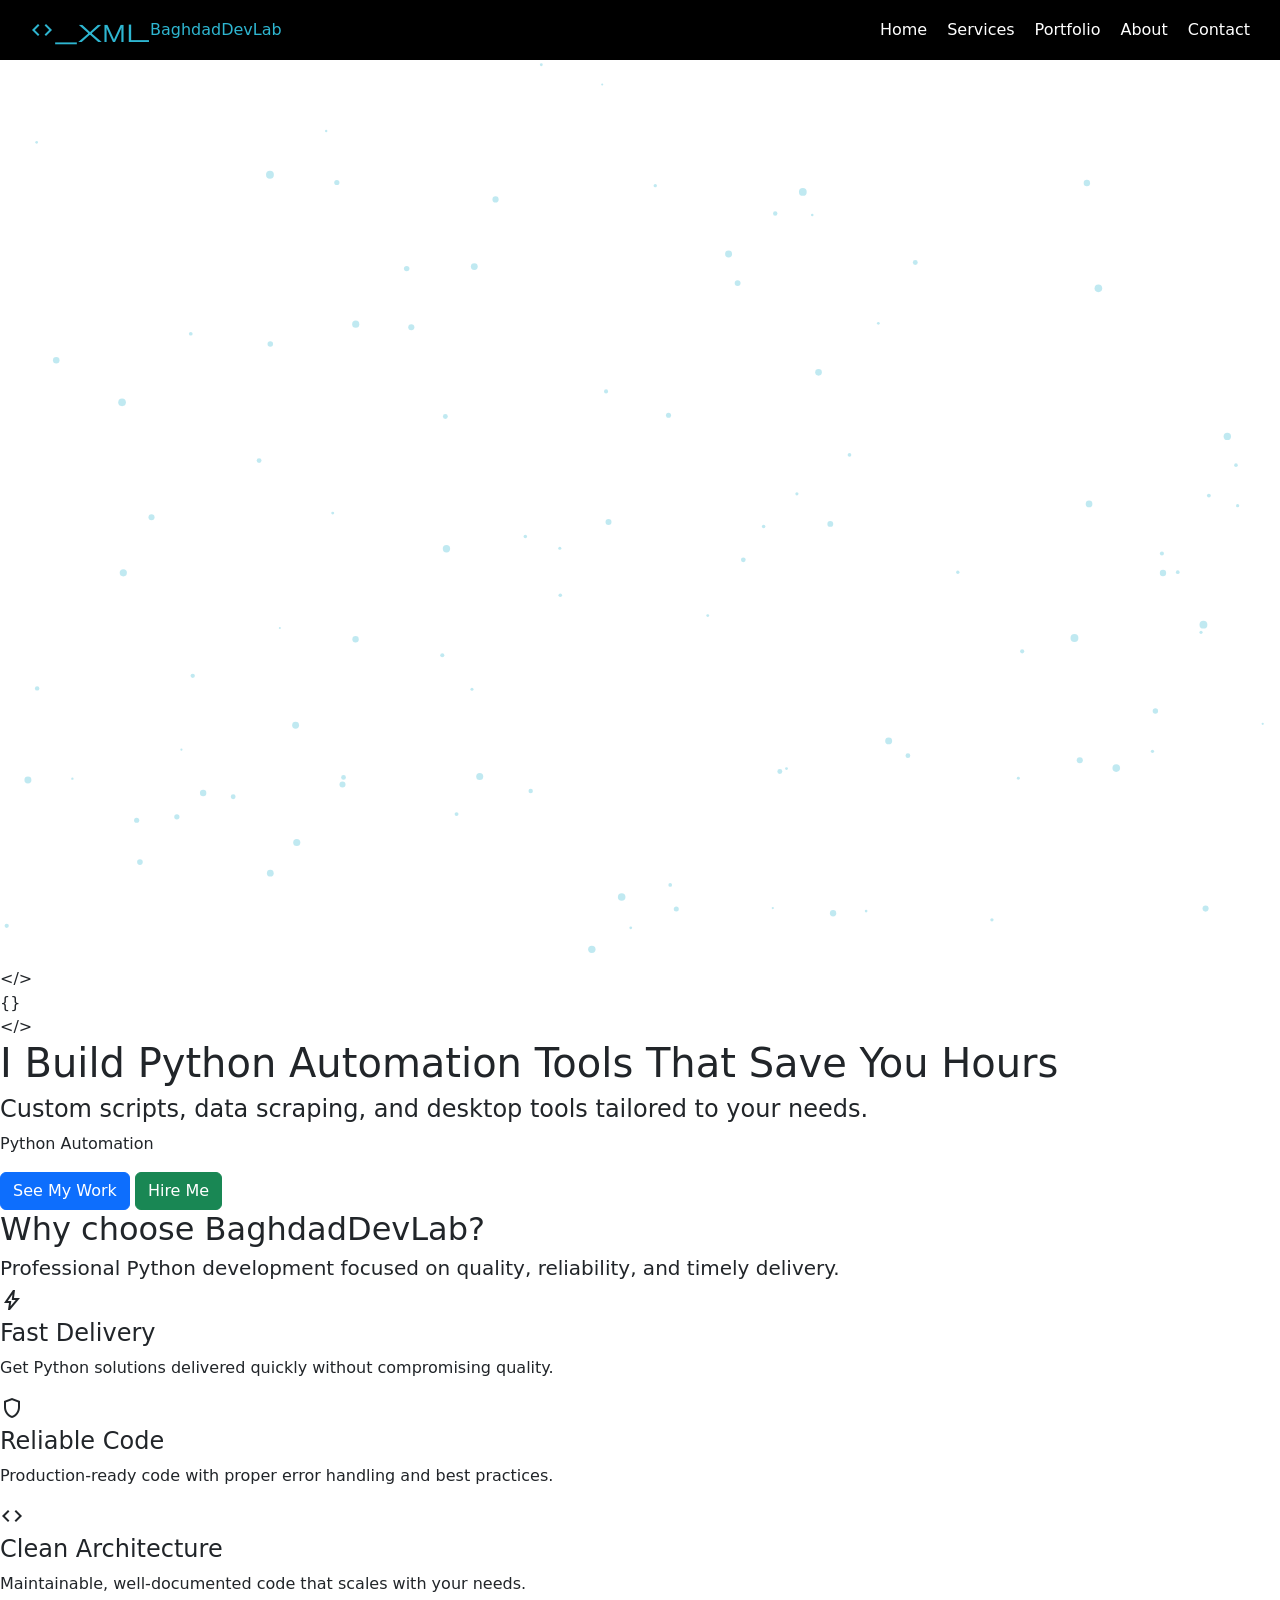
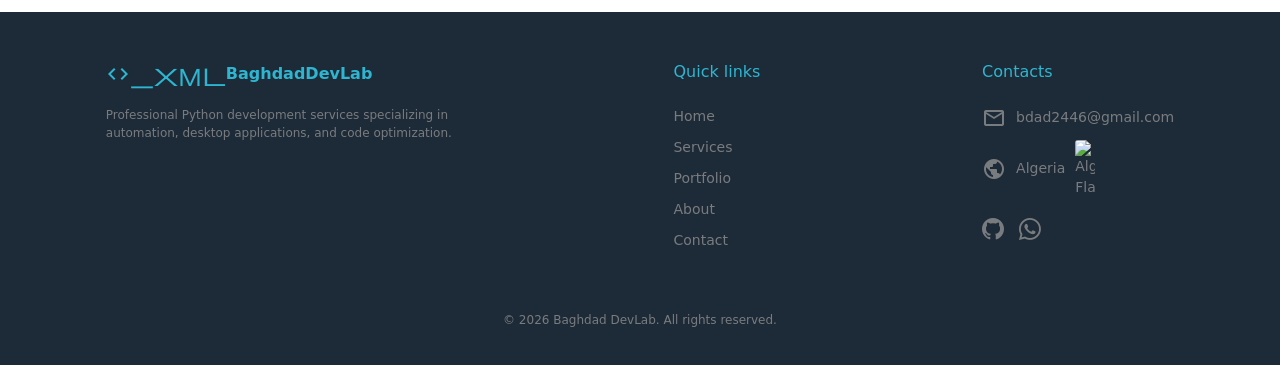
==== index.html @ 9942b9b2 "Add files via upload" ====
<!DOCTYPE html>
<html lang="en">

<head>
    <meta charset="UTF-8">
    <meta name="viewport" content="width=device-width, initial-scale=1.0">
    <title>BaghdadDevLab</title>

    <!-- Google Material Symbols -->
    <link href="https://fonts.googleapis.com/css2?family=Material+Symbols+Outlined" rel="stylesheet">

    <!-- Bootstrap Icons -->
    <link href="https://cdn.jsdelivr.net/npm/bootstrap-icons/font/bootstrap-icons.css" rel="stylesheet">

    <!-- Bootstrap CSS -->
    <link href="https://cdn.jsdelivr.net/npm/bootstrap@5.3.8/dist/css/bootstrap.min.css" rel="stylesheet">

    <!-- Internal CSS -->
    <link rel="stylesheet" href="css/index.css">

</head>

<body>

    <div id="header"></div>

    <!-- HERO SECTION -->
    <section id="hero" class="hero_section">
        <!-- Particle canvas -->
        <canvas id="particles"></canvas>

        <!-- Floating shapes -->
        <div class="shape shape1"></div>
        <div class="shape shape2"></div>
        <div class="shape shape3"></div>
        <div class="shape shape4"></div>
        <div class="shape shape5"></div>

        <!-- Coding symbols -->
        <div class="code-symbol">&lt;/&gt;</div>
        <div class="code-symbol">&#123;&#125;</div>
        <div class="code-symbol">&#60;&#47;&#62;</div>

        <!-- Hero content -->
        <h1>I Build Python Automation Tools That Save You Hours</h1>
        <h4>Custom scripts, data scraping, and desktop tools tailored to your needs.</h4>
        <p class="typing-text"></p>

        <div class="buttons_div">
            <button class="btn btn-primary" onclick="window.location.href='portfolio.html'">See My Work</button>
            <button class="btn btn-success" onclick="window.location.href='contacts.html'">Hire Me</button>
        </div>
    </section>

    <!-- WHY SECTION -->
    <section class="why_section">
        <h2>Why choose BaghdadDevLab?</h2>
        <h5>Professional Python development focused on quality, reliability, and timely delivery.</h5>
        <div class="cards_div">
            <div class="card_animate">
                <span class="material-symbols-outlined">bolt</span>
                <h4>Fast Delivery</h4>
                <p>Get Python solutions delivered quickly without compromising quality.</p>
            </div>
            <div class="card_animate">
                <span class="material-symbols-outlined">shield</span>
                <h4>Reliable Code</h4>
                <p>Production-ready code with proper error handling and best practices.</p>
            </div>
            <div class="card_animate">
                <span class="material-symbols-outlined">code</span>
                <h4>Clean Architecture</h4>
                <p>Maintainable, well-documented code that scales with your needs.</p>
            </div>
        </div>
    </section>

    <div id="footer"></div>

    <script>
        // Load header/footer
        fetch('header.html').then(r => r.text()).then(data => document.getElementById('header').innerHTML = data);
        fetch('footer.html').then(r => r.text()).then(data => document.getElementById('footer').innerHTML = data);

        // Typing effect
        const typingText = document.querySelector('.typing-text');
        const phrases = ["Python Automation", "Data Scraping", "Desktop Tools", "Custom Scripts"];
        let i = 0, j = 0, current = '', isDeleting = false;
        function type() {
            if (i >= phrases.length) i = 0;
            const full = phrases[i];
            if (!isDeleting) {
                current = full.slice(0, j + 1);
                j++;
                typingText.textContent = current;
                if (j === full.length) { isDeleting = true; setTimeout(type, 1500); return; }
            } else {
                current = full.slice(0, j - 1);
                j--;
                typingText.textContent = current;
                if (j === 0) { isDeleting = false; i++; }
            }
            setTimeout(type, isDeleting ? 80 : 150);
        }
        type();

        // Scroll reveal cards
        const cards = document.querySelectorAll('.card_animate');
        window.addEventListener('scroll', () => {
            cards.forEach(card => {
                const rect = card.getBoundingClientRect();
                if (rect.top < window.innerHeight - 100) card.classList.add('show');
            });
        });

        // Particle effect
        const canvas = document.getElementById('particles');
        const ctx = canvas.getContext('2d');
        let w = canvas.width = window.innerWidth;
        let h = canvas.height = window.innerHeight;
        let particlesArray = [];
        class Particle {
            constructor() {
                this.x = Math.random() * w;
                this.y = Math.random() * h;
                this.size = Math.random() * 3 + 1;
                this.speedX = Math.random() * 1 - 0.5;
                this.speedY = Math.random() * 1 - 0.5;
            }
            update() {
                this.x += this.speedX;
                this.y += this.speedY;
                if (this.x > w) this.x = 0;
                if (this.x < 0) this.x = w;
                if (this.y > h) this.y = 0;
                if (this.y < 0) this.y = h;
            }
            draw() {
                ctx.fillStyle = 'rgba(46,182,209,0.3)';
                ctx.beginPath();
                ctx.arc(this.x, this.y, this.size, 0, Math.PI * 2);
                ctx.fill();
            }
        }
        function initParticles() {
            particlesArray = [];
            for (let i = 0; i < 100; i++) particlesArray.push(new Particle());
        }
        function animateParticles() {
            ctx.clearRect(0, 0, w, h);
            particlesArray.forEach(p => { p.update(); p.draw(); });
            requestAnimationFrame(animateParticles);
        }
        initParticles(); animateParticles();
        window.addEventListener('resize', () => { w = canvas.width = window.innerWidth; h = canvas.height = window.innerHeight; initParticles(); });
    </script>

</body>

</html>
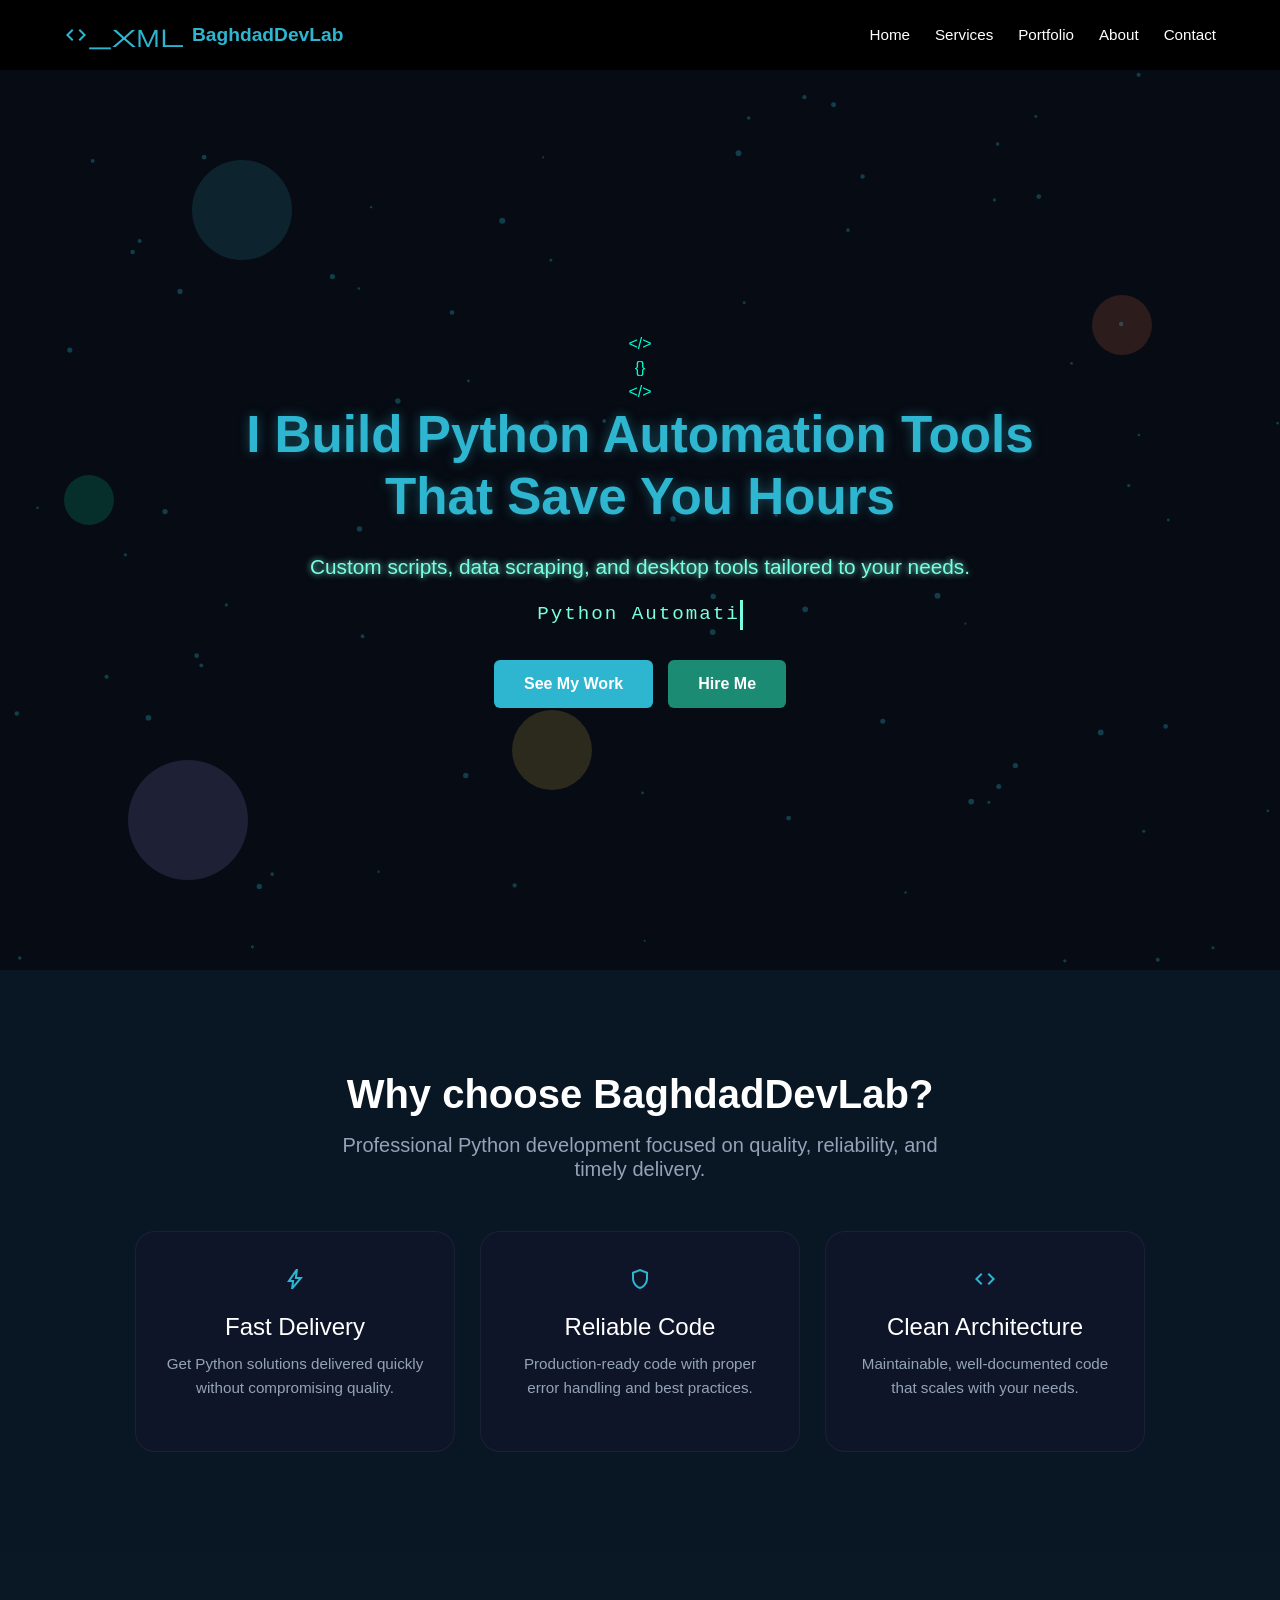
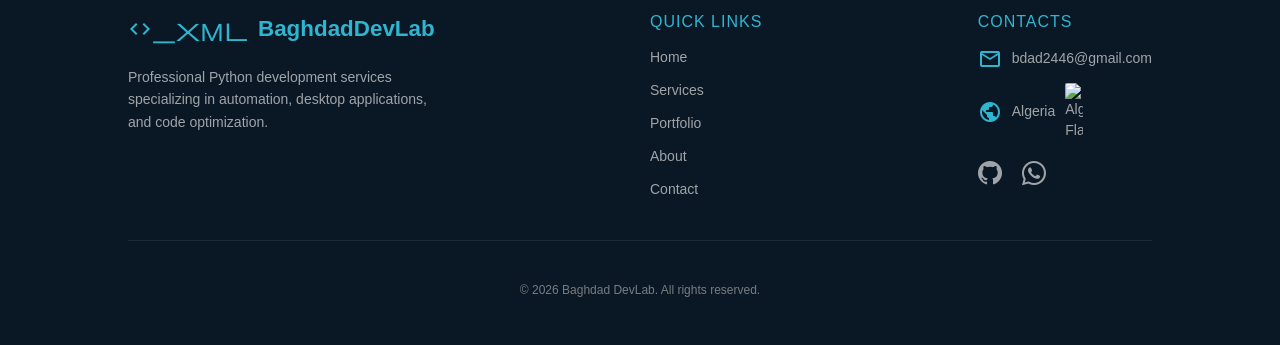
==== commit 0bacd7de: "Update index.html" ====
--- a/index.html
+++ b/index.html
@@ -1,47 +1,32 @@
 <!DOCTYPE html>
 <html lang="en">
-
 <head>
     <meta charset="UTF-8">
     <meta name="viewport" content="width=device-width, initial-scale=1.0">
-    <title>BaghdadDevLab</title>
+    <title>BaghdadDevLab | Python Automation</title>
 
-    <!-- Google Material Symbols -->
     <link href="https://fonts.googleapis.com/css2?family=Material+Symbols+Outlined" rel="stylesheet">
-
-    <!-- Bootstrap Icons -->
     <link href="https://cdn.jsdelivr.net/npm/bootstrap-icons/font/bootstrap-icons.css" rel="stylesheet">
-
-    <!-- Bootstrap CSS -->
-    <link href="https://cdn.jsdelivr.net/npm/bootstrap@5.3.8/dist/css/bootstrap.min.css" rel="stylesheet">
-
-    <!-- Internal CSS -->
+    <link href="https://cdn.jsdelivr.net/npm/bootstrap@5.3.0/dist/css/bootstrap.min.css" rel="stylesheet">
     <link rel="stylesheet" href="css/index.css">
-
 </head>
-
 <body>
 
     <div id="header"></div>
 
-    <!-- HERO SECTION -->
     <section id="hero" class="hero_section">
-        <!-- Particle canvas -->
         <canvas id="particles"></canvas>
 
-        <!-- Floating shapes -->
         <div class="shape shape1"></div>
         <div class="shape shape2"></div>
         <div class="shape shape3"></div>
         <div class="shape shape4"></div>
         <div class="shape shape5"></div>
 
-        <!-- Coding symbols -->
-        <div class="code-symbol">&lt;/&gt;</div>
-        <div class="code-symbol">&#123;&#125;</div>
-        <div class="code-symbol">&#60;&#47;&#62;</div>
+        <div class="code-symbol" style="top: 15%; left: 10%;">&lt;/&gt;</div>
+        <div class="code-symbol" style="top: 60%; left: 85%;">&#123;&#125;</div>
+        <div class="code-symbol" style="top: 80%; left: 50%;">&#60;&#47;&#62;</div>
 
-        <!-- Hero content -->
         <h1>I Build Python Automation Tools That Save You Hours</h1>
         <h4>Custom scripts, data scraping, and desktop tools tailored to your needs.</h4>
         <p class="typing-text"></p>
@@ -52,7 +37,6 @@
         </div>
     </section>
 
-    <!-- WHY SECTION -->
     <section class="why_section">
         <h2>Why choose BaghdadDevLab?</h2>
         <h5>Professional Python development focused on quality, reliability, and timely delivery.</h5>
@@ -79,8 +63,9 @@
 
     <script>
         // Load header/footer
-        fetch('header.html').then(r => r.text()).then(data => document.getElementById('header').innerHTML = data);
-        fetch('footer.html').then(r => r.text()).then(data => document.getElementById('footer').innerHTML = data);
+        // Note: These require a local server to work (Live Server in VS Code)
+        fetch('header.html').then(r => r.text()).then(data => document.getElementById('header').innerHTML = data).catch(err => console.log("Header not found"));
+        fetch('footer.html').then(r => r.text()).then(data => document.getElementById('footer').innerHTML = data).catch(err => console.log("Footer not found"));
 
         // Typing effect
         const typingText = document.querySelector('.typing-text');
@@ -106,12 +91,14 @@
 
         // Scroll reveal cards
         const cards = document.querySelectorAll('.card_animate');
-        window.addEventListener('scroll', () => {
+        const revealCards = () => {
             cards.forEach(card => {
                 const rect = card.getBoundingClientRect();
                 if (rect.top < window.innerHeight - 100) card.classList.add('show');
             });
-        });
+        };
+        window.addEventListener('scroll', revealCards);
+        window.addEventListener('load', revealCards);
 
         // Particle effect
         const canvas = document.getElementById('particles');
@@ -119,21 +106,20 @@
         let w = canvas.width = window.innerWidth;
         let h = canvas.height = window.innerHeight;
         let particlesArray = [];
+
         class Particle {
             constructor() {
                 this.x = Math.random() * w;
                 this.y = Math.random() * h;
-                this.size = Math.random() * 3 + 1;
+                this.size = Math.random() * 2 + 1;
                 this.speedX = Math.random() * 1 - 0.5;
                 this.speedY = Math.random() * 1 - 0.5;
             }
             update() {
                 this.x += this.speedX;
                 this.y += this.speedY;
-                if (this.x > w) this.x = 0;
-                if (this.x < 0) this.x = w;
-                if (this.y > h) this.y = 0;
-                if (this.y < 0) this.y = h;
+                if (this.x > w) this.x = 0; if (this.x < 0) this.x = w;
+                if (this.y > h) this.y = 0; if (this.y < 0) this.y = h;
             }
             draw() {
                 ctx.fillStyle = 'rgba(46,182,209,0.3)';
@@ -142,19 +128,24 @@
                 ctx.fill();
             }
         }
+
         function initParticles() {
             particlesArray = [];
-            for (let i = 0; i < 100; i++) particlesArray.push(new Particle());
+            for (let i = 0; i < 80; i++) particlesArray.push(new Particle());
         }
+
         function animateParticles() {
             ctx.clearRect(0, 0, w, h);
             particlesArray.forEach(p => { p.update(); p.draw(); });
             requestAnimationFrame(animateParticles);
         }
+
         initParticles(); animateParticles();
-        window.addEventListener('resize', () => { w = canvas.width = window.innerWidth; h = canvas.height = window.innerHeight; initParticles(); });
+        window.addEventListener('resize', () => { 
+            w = canvas.width = window.innerWidth; 
+            h = canvas.height = window.innerHeight; 
+            initParticles(); 
+        });
     </script>
-
 </body>
-
-</html>+</html>
--- a/css/index.css
+++ b/css/index.css
@@ -0,0 +1,209 @@
+/* RESET & BASE */
+* {
+    margin: 0;
+    padding: 0;
+    box-sizing: border-box;
+}
+
+body {
+    font-family: 'Arial', sans-serif;
+    background: #070b13;
+    overflow-x: hidden;
+}
+
+.material-symbols-outlined {
+    color: #2eb6d1;
+}
+
+/* HERO SECTION */
+.hero_section {
+    position: relative;
+    width: 100%;
+    min-height: 100vh;
+    display: flex;
+    flex-direction: column;
+    justify-content: center;
+    align-items: center;
+    color: #00ffd6;
+    overflow: hidden;
+    padding: 20px;
+    text-align: center;
+}
+
+canvas#particles {
+    position: absolute;
+    top: 0;
+    left: 0;
+    z-index: 0;
+    width: 100%;
+    height: 100%;
+    pointer-events: none; /* CRITICAL: Allows button clicks through the canvas */
+}
+
+/* HERO TEXT - Using clamp for fluid scaling */
+.hero_section h1 {
+    font-size: clamp(1.8rem, 8vw, 3.2rem);
+    font-weight: 900;
+    color: #2eb6d1;
+    z-index: 2;
+    text-shadow: 0 0 12px rgba(46, 182, 209, 0.4);
+    max-width: 900px;
+    line-height: 1.2;
+}
+
+.hero_section h4 {
+    color: #79ffe1;
+    margin: 20px 0;
+    z-index: 2;
+    text-shadow: 0 0 6px #79ffe1;
+    font-size: clamp(1rem, 4vw, 1.3rem);
+    max-width: 700px;
+}
+
+.typing-text {
+    font-size: 1.2rem;
+    color: #79ffe1;
+    margin-bottom: 30px;
+    min-height: 30px;
+    border-right: 3px solid #79ffe1;
+    letter-spacing: 2px;
+    z-index: 2;
+    font-family: 'Courier New', Courier, monospace;
+}
+
+.buttons_div {
+    display: flex;
+    gap: 15px;
+    z-index: 2;
+}
+
+.btn-primary {
+    background: #2eb6d1 !important;
+    border: none !important;
+    padding: 12px 30px;
+    font-weight: bold;
+    color: #fff !important;
+    transition: 0.3s;
+}
+
+.btn-success {
+    background: #1b8b73 !important;
+    border: none !important;
+    padding: 12px 30px;
+    font-weight: bold;
+    color: #fff !important;
+    transition: 0.3s;
+}
+
+.btn-primary:hover, .btn-success:hover {
+    transform: scale(1.05);
+    filter: brightness(1.1);
+}
+
+/* FLOATING SHAPES */
+.shape {
+    position: absolute;
+    border-radius: 50%;
+    opacity: 0.15;
+    animation: float 12s infinite ease-in-out;
+    z-index: 1;
+}
+
+.shape1 { width: 100px; height: 100px; background: #2eb6d1; top: 10%; left: 15%; }
+.shape2 { width: 60px; height: 60px; background: #ff7f50; top: 25%; right: 10%; }
+.shape3 { width: 80px; height: 80px; background: #ffdd59; bottom: 20%; left: 40%; }
+.shape4 { width: 120px; height: 120px; background: #a29bfe; bottom: 10%; left: 10%; }
+.shape5 { width: 50px; height: 50px; background: #00ffb3; top: 45%; left: 5%; }
+
+@keyframes float {
+    0%, 100% { transform: translateY(0) rotate(0deg); }
+    50% { transform: translateY(-30px) rotate(180deg); }
+}
+
+/* WHY SECTION */
+.why_section {
+    padding: 100px 20px;
+    background: #091725;
+    display: flex;
+    flex-direction: column;
+    align-items: center;
+}
+
+.why_section h2 {
+    font-size: clamp(1.8rem, 5vw, 2.5rem);
+    font-weight: 800;
+    color: white;
+    text-align: center;
+    margin-bottom: 15px;
+}
+
+.why_section h5 {
+    color: #94a3b8;
+    text-align: center;
+    margin-bottom: 50px;
+    max-width: 650px;
+}
+
+.cards_div {
+    display: flex;
+    gap: 25px;
+    flex-wrap: wrap; /* Allows cards to drop on mobile */
+    justify-content: center;
+    width: 100%;
+}
+
+.card_animate {
+    background: #0f1529;
+    padding: 35px 25px;
+    border-radius: 20px;
+    text-align: center;
+    width: 100%;
+    max-width: 320px;
+    transition: all 0.6s cubic-bezier(0.175, 0.885, 0.32, 1.275);
+    opacity: 0;
+    transform: translateY(50px);
+    border: 1px solid rgba(255, 255, 255, 0.05);
+}
+
+.card_animate.show {
+    opacity: 1;
+    transform: translateY(0);
+}
+
+.card_animate:hover {
+    transform: translateY(-12px);
+    background: #141d36;
+    border-color: #2eb6d1;
+}
+
+.card_animate h4 {
+    color: white;
+    margin: 15px 0 10px;
+}
+
+.card_animate p {
+    color: #94a3b8;
+    font-size: 0.95rem;
+    line-height: 1.6;
+}
+
+/* RESPONSIVE FIXES */
+@media (max-width: 768px) {
+    .buttons_div {
+        flex-direction: column;
+        width: 100%;
+        max-width: 280px;
+    }
+    
+    .btn-primary, .btn-success {
+        width: 100%;
+    }
+
+    .shape {
+        opacity: 0.1; /* Fade background shapes more on small screens */
+    }
+
+    .why_section {
+        padding: 60px 15px;
+    }
+}
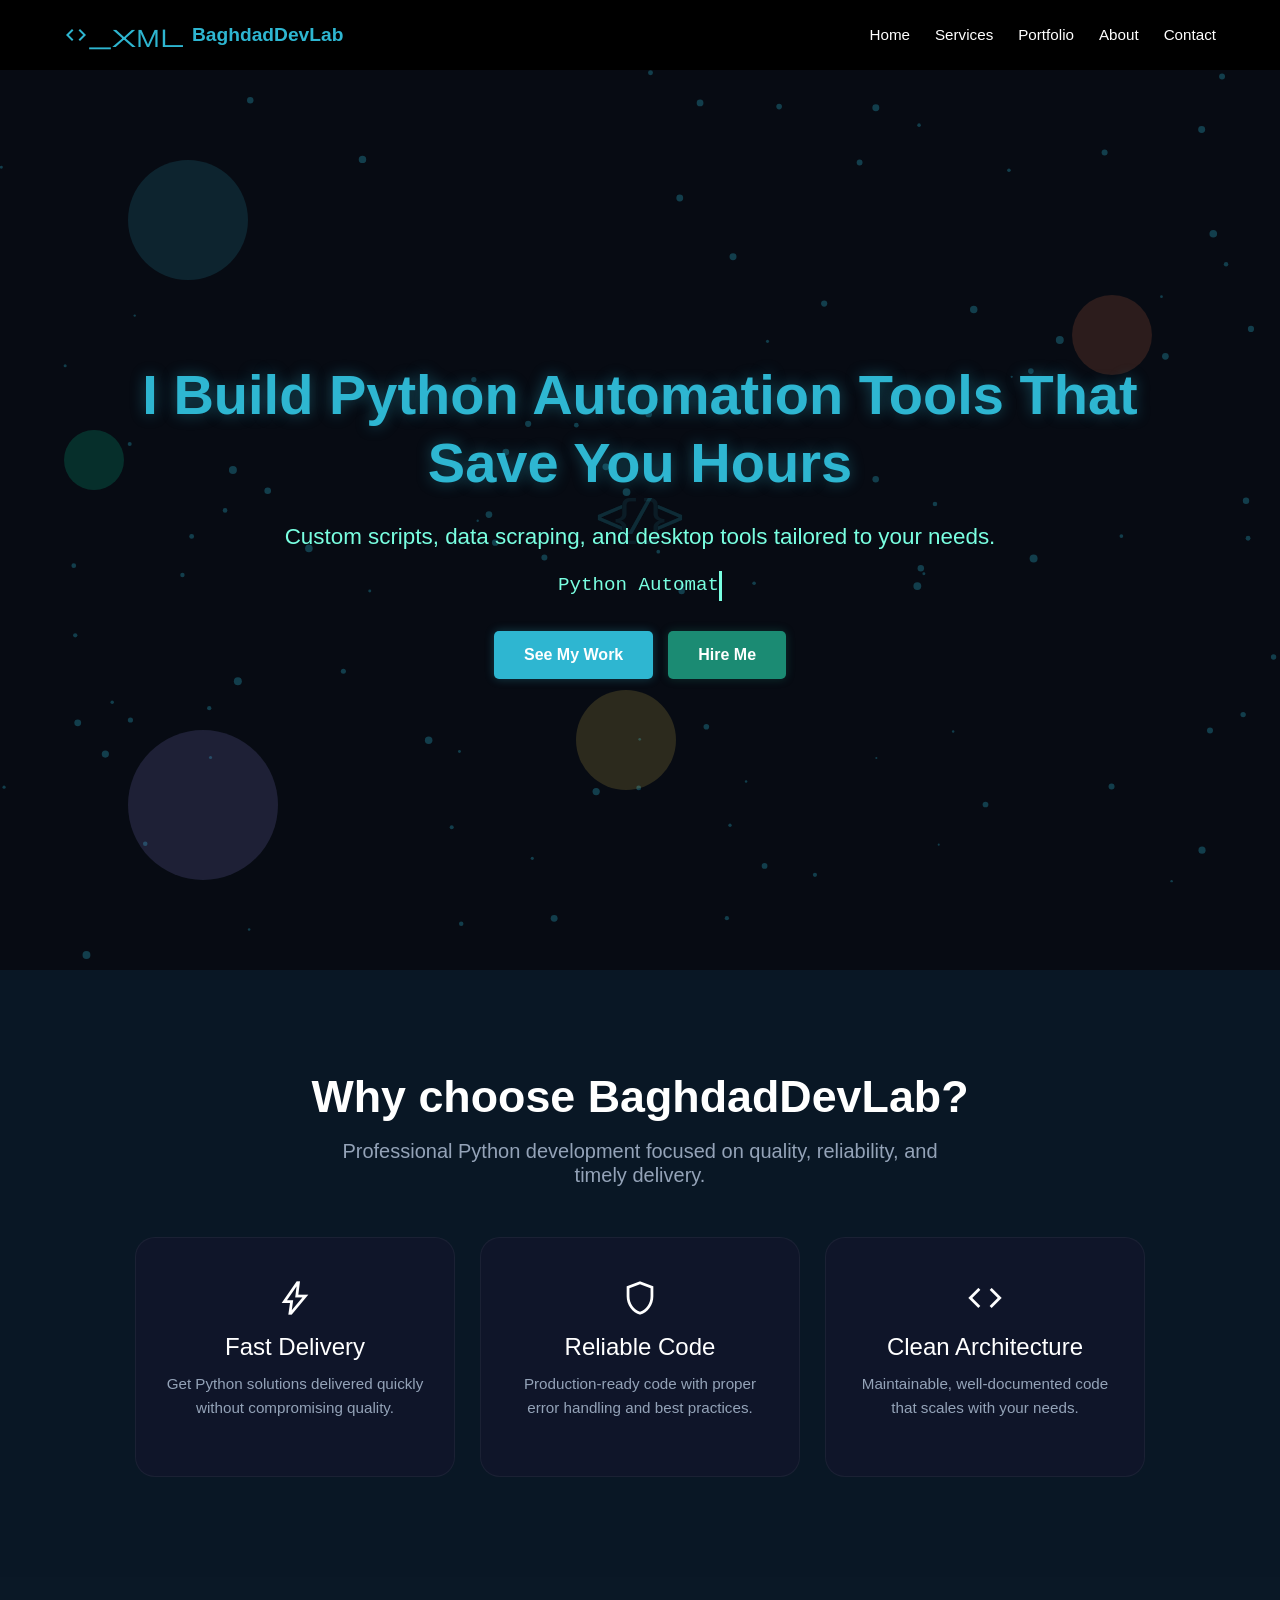
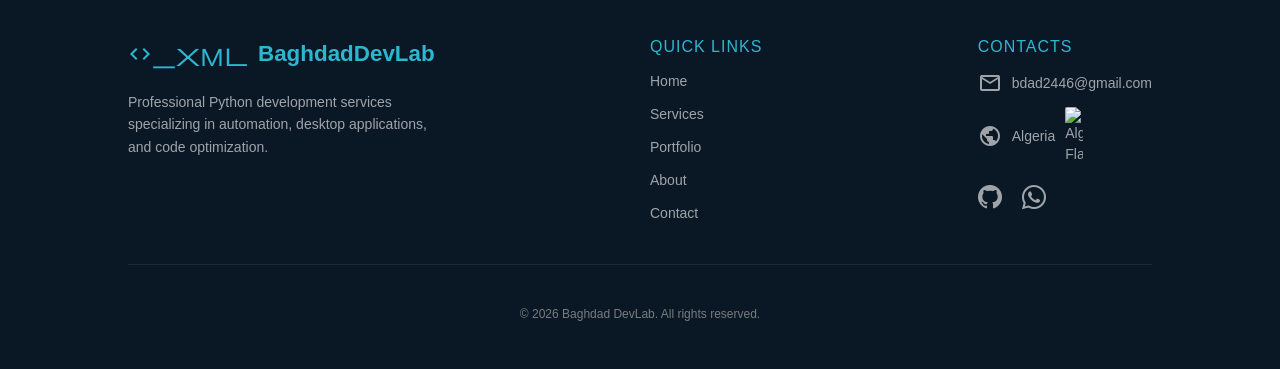
==== commit e51b9766: "Update index.html" ====
--- a/index.html
+++ b/index.html
@@ -1,32 +1,47 @@
 <!DOCTYPE html>
 <html lang="en">
+
 <head>
     <meta charset="UTF-8">
     <meta name="viewport" content="width=device-width, initial-scale=1.0">
-    <title>BaghdadDevLab | Python Automation</title>
+    <title>BaghdadDevLab</title>
 
+    <!-- Google Material Symbols -->
     <link href="https://fonts.googleapis.com/css2?family=Material+Symbols+Outlined" rel="stylesheet">
+
+    <!-- Bootstrap Icons -->
     <link href="https://cdn.jsdelivr.net/npm/bootstrap-icons/font/bootstrap-icons.css" rel="stylesheet">
-    <link href="https://cdn.jsdelivr.net/npm/bootstrap@5.3.0/dist/css/bootstrap.min.css" rel="stylesheet">
+
+    <!-- Bootstrap CSS -->
+    <link href="https://cdn.jsdelivr.net/npm/bootstrap@5.3.8/dist/css/bootstrap.min.css" rel="stylesheet">
+
+    <!-- Internal CSS -->
     <link rel="stylesheet" href="css/index.css">
+
 </head>
+
 <body>
 
     <div id="header"></div>
 
+    <!-- HERO SECTION -->
     <section id="hero" class="hero_section">
+        <!-- Particle canvas -->
         <canvas id="particles"></canvas>
 
+        <!-- Floating shapes -->
         <div class="shape shape1"></div>
         <div class="shape shape2"></div>
         <div class="shape shape3"></div>
         <div class="shape shape4"></div>
         <div class="shape shape5"></div>
 
-        <div class="code-symbol" style="top: 15%; left: 10%;">&lt;/&gt;</div>
-        <div class="code-symbol" style="top: 60%; left: 85%;">&#123;&#125;</div>
-        <div class="code-symbol" style="top: 80%; left: 50%;">&#60;&#47;&#62;</div>
+        <!-- Coding symbols -->
+        <div class="code-symbol">&lt;/&gt;</div>
+        <div class="code-symbol">&#123;&#125;</div>
+        <div class="code-symbol">&#60;&#47;&#62;</div>
 
+        <!-- Hero content -->
         <h1>I Build Python Automation Tools That Save You Hours</h1>
         <h4>Custom scripts, data scraping, and desktop tools tailored to your needs.</h4>
         <p class="typing-text"></p>
@@ -37,6 +52,7 @@
         </div>
     </section>
 
+    <!-- WHY SECTION -->
     <section class="why_section">
         <h2>Why choose BaghdadDevLab?</h2>
         <h5>Professional Python development focused on quality, reliability, and timely delivery.</h5>
@@ -63,9 +79,8 @@
 
     <script>
         // Load header/footer
-        // Note: These require a local server to work (Live Server in VS Code)
-        fetch('header.html').then(r => r.text()).then(data => document.getElementById('header').innerHTML = data).catch(err => console.log("Header not found"));
-        fetch('footer.html').then(r => r.text()).then(data => document.getElementById('footer').innerHTML = data).catch(err => console.log("Footer not found"));
+        fetch('header.html').then(r => r.text()).then(data => document.getElementById('header').innerHTML = data);
+        fetch('footer.html').then(r => r.text()).then(data => document.getElementById('footer').innerHTML = data);
 
         // Typing effect
         const typingText = document.querySelector('.typing-text');
@@ -91,14 +106,12 @@
 
         // Scroll reveal cards
         const cards = document.querySelectorAll('.card_animate');
-        const revealCards = () => {
+        window.addEventListener('scroll', () => {
             cards.forEach(card => {
                 const rect = card.getBoundingClientRect();
                 if (rect.top < window.innerHeight - 100) card.classList.add('show');
             });
-        };
-        window.addEventListener('scroll', revealCards);
-        window.addEventListener('load', revealCards);
+        });
 
         // Particle effect
         const canvas = document.getElementById('particles');
@@ -106,20 +119,21 @@
         let w = canvas.width = window.innerWidth;
         let h = canvas.height = window.innerHeight;
         let particlesArray = [];
-
         class Particle {
             constructor() {
                 this.x = Math.random() * w;
                 this.y = Math.random() * h;
-                this.size = Math.random() * 2 + 1;
+                this.size = Math.random() * 3 + 1;
                 this.speedX = Math.random() * 1 - 0.5;
                 this.speedY = Math.random() * 1 - 0.5;
             }
             update() {
                 this.x += this.speedX;
                 this.y += this.speedY;
-                if (this.x > w) this.x = 0; if (this.x < 0) this.x = w;
-                if (this.y > h) this.y = 0; if (this.y < 0) this.y = h;
+                if (this.x > w) this.x = 0;
+                if (this.x < 0) this.x = w;
+                if (this.y > h) this.y = 0;
+                if (this.y < 0) this.y = h;
             }
             draw() {
                 ctx.fillStyle = 'rgba(46,182,209,0.3)';
@@ -128,24 +142,19 @@
                 ctx.fill();
             }
         }
-
         function initParticles() {
             particlesArray = [];
-            for (let i = 0; i < 80; i++) particlesArray.push(new Particle());
+            for (let i = 0; i < 100; i++) particlesArray.push(new Particle());
         }
-
         function animateParticles() {
             ctx.clearRect(0, 0, w, h);
             particlesArray.forEach(p => { p.update(); p.draw(); });
             requestAnimationFrame(animateParticles);
         }
+        initParticles(); animateParticles();
+        window.addEventListener('resize', () => { w = canvas.width = window.innerWidth; h = canvas.height = window.innerHeight; initParticles(); });
+    </script>
 
-        initParticles(); animateParticles();
-        window.addEventListener('resize', () => { 
-            w = canvas.width = window.innerWidth; 
-            h = canvas.height = window.innerHeight; 
-            initParticles(); 
-        });
-    </script>
 </body>
+
 </html>
--- a/css/index.css
+++ b/css/index.css
@@ -1,4 +1,4 @@
-/* RESET & BASE */
+/* RESET */
 * {
     margin: 0;
     padding: 0;
@@ -9,10 +9,7 @@
     font-family: 'Arial', sans-serif;
     background: #070b13;
     overflow-x: hidden;
-}
-
-.material-symbols-outlined {
-    color: #2eb6d1;
+    color: #fff;
 }
 
 /* HERO SECTION */
@@ -24,7 +21,6 @@
     flex-direction: column;
     justify-content: center;
     align-items: center;
-    color: #00ffd6;
     overflow: hidden;
     padding: 20px;
     text-align: center;
@@ -35,89 +31,96 @@
     top: 0;
     left: 0;
     z-index: 0;
-    width: 100%;
-    height: 100%;
-    pointer-events: none; /* CRITICAL: Allows button clicks through the canvas */
+    pointer-events: none;
 }
 
-/* HERO TEXT - Using clamp for fluid scaling */
+/* HERO TEXT & CONTENT */
 .hero_section h1 {
-    font-size: clamp(1.8rem, 8vw, 3.2rem);
+    font-size: clamp(2rem, 8vw, 3.5rem);
     font-weight: 900;
     color: #2eb6d1;
-    z-index: 2;
-    text-shadow: 0 0 12px rgba(46, 182, 209, 0.4);
-    max-width: 900px;
-    line-height: 1.2;
+    z-index: 5;
+    text-shadow: 0 0 15px rgba(46, 182, 209, 0.4);
+    max-width: 1000px;
 }
 
 .hero_section h4 {
     color: #79ffe1;
     margin: 20px 0;
-    z-index: 2;
-    text-shadow: 0 0 6px #79ffe1;
-    font-size: clamp(1rem, 4vw, 1.3rem);
-    max-width: 700px;
+    z-index: 5;
+    font-size: clamp(1rem, 4vw, 1.4rem);
+    max-width: 800px;
 }
 
 .typing-text {
     font-size: 1.2rem;
     color: #79ffe1;
     margin-bottom: 30px;
-    min-height: 30px;
+    height: 30px;
     border-right: 3px solid #79ffe1;
-    letter-spacing: 2px;
-    z-index: 2;
-    font-family: 'Courier New', Courier, monospace;
+    z-index: 5;
+    font-family: 'Courier New', monospace;
 }
 
 .buttons_div {
     display: flex;
     gap: 15px;
-    z-index: 2;
+    z-index: 10;
 }
 
-.btn-primary {
-    background: #2eb6d1 !important;
-    border: none !important;
+.btn-primary, .btn-success {
     padding: 12px 30px;
     font-weight: bold;
-    color: #fff !important;
-    transition: 0.3s;
+    border: none;
+    border-radius: 5px;
+    transition: 0.3s ease;
+    color: white !important;
 }
 
-.btn-success {
-    background: #1b8b73 !important;
-    border: none !important;
-    padding: 12px 30px;
-    font-weight: bold;
-    color: #fff !important;
-    transition: 0.3s;
+.btn-primary { background: #2eb6d1; box-shadow: 0 0 10px rgba(46, 182, 209, 0.3); }
+.btn-success { background: #1b8b73; box-shadow: 0 0 10px rgba(27, 139, 115, 0.3); }
+
+.btn-primary:hover, .btn-success:hover {
+    transform: scale(1.05) translateY(-3px);
+    filter: brightness(1.2);
 }
 
-.btn-primary:hover, .btn-success:hover {
-    transform: scale(1.05);
-    filter: brightness(1.1);
-}
-
-/* FLOATING SHAPES */
+/* FLOATING SHAPES (Restored & Responsive) */
 .shape {
     position: absolute;
     border-radius: 50%;
     opacity: 0.15;
     animation: float 12s infinite ease-in-out;
     z-index: 1;
+    pointer-events: none;
 }
 
-.shape1 { width: 100px; height: 100px; background: #2eb6d1; top: 10%; left: 15%; }
-.shape2 { width: 60px; height: 60px; background: #ff7f50; top: 25%; right: 10%; }
-.shape3 { width: 80px; height: 80px; background: #ffdd59; bottom: 20%; left: 40%; }
-.shape4 { width: 120px; height: 120px; background: #a29bfe; bottom: 10%; left: 10%; }
-.shape5 { width: 50px; height: 50px; background: #00ffb3; top: 45%; left: 5%; }
+.shape1 { width: clamp(80px, 15vw, 120px); height: clamp(80px, 15vw, 120px); background: #2eb6d1; top: 10%; left: 10%; }
+.shape2 { width: 80px; height: 80px; background: #ff7f50; top: 25%; right: 10%; }
+.shape3 { width: 100px; height: 100px; background: #ffdd59; bottom: 20%; left: 45%; }
+.shape4 { width: 150px; height: 150px; background: #a29bfe; bottom: 10%; left: 10%; }
+.shape5 { width: 60px; height: 60px; background: #00ffb3; top: 40%; left: 5%; }
 
 @keyframes float {
     0%, 100% { transform: translateY(0) rotate(0deg); }
     50% { transform: translateY(-30px) rotate(180deg); }
+}
+
+/* CODING SYMBOLS (Restored) */
+.code-symbol {
+    position: absolute;
+    font-size: clamp(30px, 6vw, 50px);
+    color: rgba(46, 182, 209, 0.1);
+    animation: moveSymbol 15s linear infinite;
+    z-index: 1;
+    pointer-events: none;
+    font-family: 'Courier New', monospace;
+}
+
+@keyframes moveSymbol {
+    0% { transform: translate(0, 0) rotate(0deg); opacity: 0.1; }
+    50% { transform: translate(100px, -100px) rotate(180deg); opacity: 0.3; }
+    100% { transform: translate(0, 0) rotate(360deg); opacity: 0.1; }
 }
 
 /* WHY SECTION */
@@ -130,31 +133,30 @@
 }
 
 .why_section h2 {
-    font-size: clamp(1.8rem, 5vw, 2.5rem);
+    font-size: clamp(1.8rem, 5vw, 2.8rem);
     font-weight: 800;
-    color: white;
+    margin-bottom: 15px;
     text-align: center;
-    margin-bottom: 15px;
 }
 
 .why_section h5 {
     color: #94a3b8;
+    margin-bottom: 50px;
     text-align: center;
-    margin-bottom: 50px;
     max-width: 650px;
 }
 
 .cards_div {
     display: flex;
     gap: 25px;
-    flex-wrap: wrap; /* Allows cards to drop on mobile */
+    flex-wrap: wrap;
     justify-content: center;
     width: 100%;
 }
 
 .card_animate {
     background: #0f1529;
-    padding: 35px 25px;
+    padding: 40px 25px;
     border-radius: 20px;
     text-align: center;
     width: 100%;
@@ -171,39 +173,27 @@
 }
 
 .card_animate:hover {
-    transform: translateY(-12px);
+    transform: translateY(-10px);
     background: #141d36;
     border-color: #2eb6d1;
+    box-shadow: 0 10px 30px rgba(46, 182, 209, 0.1);
 }
 
-.card_animate h4 {
-    color: white;
-    margin: 15px 0 10px;
+.card_animate .material-symbols-outlined {
+    font-size: 40px;
+    margin-bottom: 15px;
 }
 
-.card_animate p {
-    color: #94a3b8;
-    font-size: 0.95rem;
-    line-height: 1.6;
-}
+.card_animate h4 { margin-bottom: 10px; }
+.card_animate p { color: #94a3b8; font-size: 0.95rem; line-height: 1.6; }
 
-/* RESPONSIVE FIXES */
+/* MEDIA QUERIES */
 @media (max-width: 768px) {
     .buttons_div {
         flex-direction: column;
         width: 100%;
-        max-width: 280px;
+        max-width: 300px;
     }
-    
-    .btn-primary, .btn-success {
-        width: 100%;
-    }
-
-    .shape {
-        opacity: 0.1; /* Fade background shapes more on small screens */
-    }
-
-    .why_section {
-        padding: 60px 15px;
-    }
+    .btn-primary, .btn-success { width: 100%; }
+    .shape { opacity: 0.1; } /* Subtler background on mobile */
 }
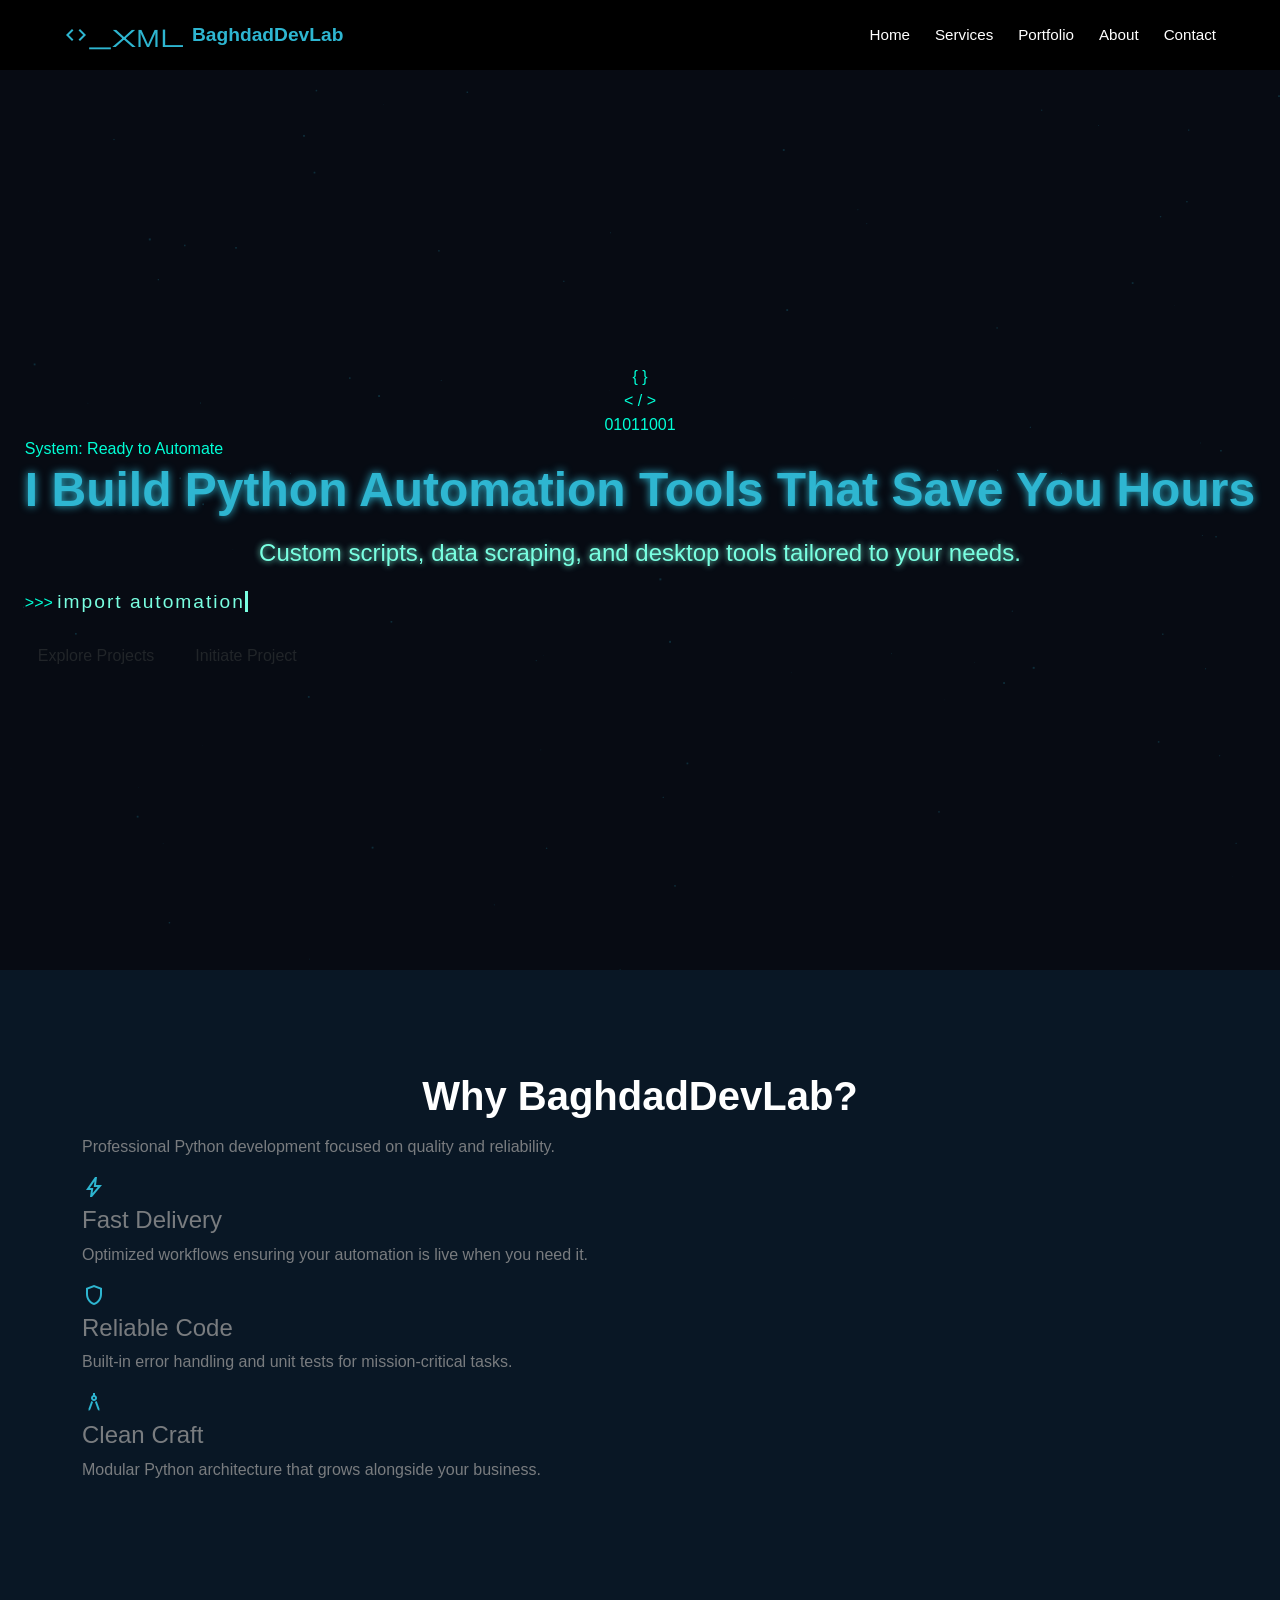
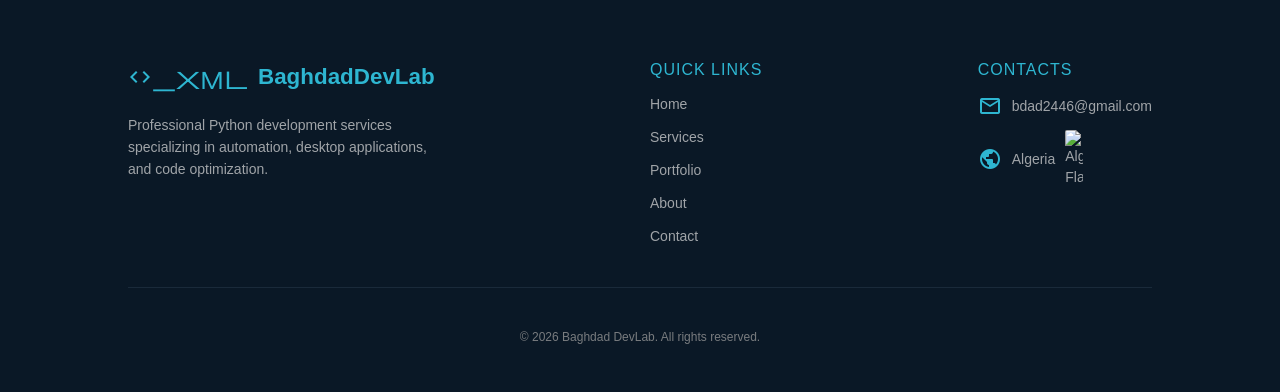
==== commit 147ffb98: "Update index.html" ====
--- a/index.html
+++ b/index.html
@@ -1,76 +1,69 @@
 <!DOCTYPE html>
 <html lang="en">
-
 <head>
     <meta charset="UTF-8">
     <meta name="viewport" content="width=device-width, initial-scale=1.0">
-    <title>BaghdadDevLab</title>
+    <title>BaghdadDevLab | Python Craftsmanship</title>
 
-    <!-- Google Material Symbols -->
+    <link href="https://fonts.googleapis.com/css2?family=Fira+Code:wght@300;500&family=Inter:wght@400;900&display=swap" rel="stylesheet">
     <link href="https://fonts.googleapis.com/css2?family=Material+Symbols+Outlined" rel="stylesheet">
-
-    <!-- Bootstrap Icons -->
-    <link href="https://cdn.jsdelivr.net/npm/bootstrap-icons/font/bootstrap-icons.css" rel="stylesheet">
-
-    <!-- Bootstrap CSS -->
-    <link href="https://cdn.jsdelivr.net/npm/bootstrap@5.3.8/dist/css/bootstrap.min.css" rel="stylesheet">
-
-    <!-- Internal CSS -->
+    <link href="https://cdn.jsdelivr.net/npm/bootstrap@5.3.0/dist/css/bootstrap.min.css" rel="stylesheet">
     <link rel="stylesheet" href="css/index.css">
-
 </head>
-
 <body>
 
     <div id="header"></div>
 
-    <!-- HERO SECTION -->
     <section id="hero" class="hero_section">
-        <!-- Particle canvas -->
         <canvas id="particles"></canvas>
+        <div class="grid-overlay"></div>
 
-        <!-- Floating shapes -->
-        <div class="shape shape1"></div>
-        <div class="shape shape2"></div>
-        <div class="shape shape3"></div>
-        <div class="shape shape4"></div>
-        <div class="shape shape5"></div>
+        <div class="dev-shape wireframe-bracket">{ }</div>
+        <div class="dev-shape wireframe-tag">&lt; / &gt;</div>
+        <div class="dev-shape binary-stream">01011001</div>
+        <div class="dev-shape terminal-window">
+            <div class="t-bar"><span></span><span></span><span></span></div>
+        </div>
 
-        <!-- Coding symbols -->
-        <div class="code-symbol">&lt;/&gt;</div>
-        <div class="code-symbol">&#123;&#125;</div>
-        <div class="code-symbol">&#60;&#47;&#62;</div>
+        <div class="hero_content">
+            <div class="status-badge"><span></span> System: Ready to Automate</div>
+            <h1>I Build Python Automation Tools That <span class="glitch-text">Save You Hours</span></h1>
+            <h4>Custom scripts, data scraping, and desktop tools tailored to your needs.</h4>
+            
+            <div class="typing-container">
+                <span class="prompt">>>></span> <span class="typing-text"></span>
+            </div>
 
-        <!-- Hero content -->
-        <h1>I Build Python Automation Tools That Save You Hours</h1>
-        <h4>Custom scripts, data scraping, and desktop tools tailored to your needs.</h4>
-        <p class="typing-text"></p>
-
-        <div class="buttons_div">
-            <button class="btn btn-primary" onclick="window.location.href='portfolio.html'">See My Work</button>
-            <button class="btn btn-success" onclick="window.location.href='contacts.html'">Hire Me</button>
+            <div class="buttons_div">
+                <button class="btn btn-dev-primary" onclick="window.location.href='portfolio.html'">Explore Projects</button>
+                <button class="btn btn-dev-outline" onclick="window.location.href='contacts.html'">Initiate Project</button>
+            </div>
         </div>
     </section>
 
-    <!-- WHY SECTION -->
     <section class="why_section">
-        <h2>Why choose BaghdadDevLab?</h2>
-        <h5>Professional Python development focused on quality, reliability, and timely delivery.</h5>
-        <div class="cards_div">
-            <div class="card_animate">
-                <span class="material-symbols-outlined">bolt</span>
-                <h4>Fast Delivery</h4>
-                <p>Get Python solutions delivered quickly without compromising quality.</p>
+        <div class="container">
+            <div class="section-header">
+                <h2>Why BaghdadDevLab?</h2>
+                <p>Professional Python development focused on quality and reliability.</p>
             </div>
-            <div class="card_animate">
-                <span class="material-symbols-outlined">shield</span>
-                <h4>Reliable Code</h4>
-                <p>Production-ready code with proper error handling and best practices.</p>
-            </div>
-            <div class="card_animate">
-                <span class="material-symbols-outlined">code</span>
-                <h4>Clean Architecture</h4>
-                <p>Maintainable, well-documented code that scales with your needs.</p>
+            
+            <div class="cards_grid">
+                <div class="card_animate">
+                    <div class="card-icon"><span class="material-symbols-outlined">bolt</span></div>
+                    <h4>Fast Delivery</h4>
+                    <p>Optimized workflows ensuring your automation is live when you need it.</p>
+                </div>
+                <div class="card_animate">
+                    <div class="card-icon"><span class="material-symbols-outlined">shield</span></div>
+                    <h4>Reliable Code</h4>
+                    <p>Built-in error handling and unit tests for mission-critical tasks.</p>
+                </div>
+                <div class="card_animate">
+                    <div class="card-icon"><span class="material-symbols-outlined">architecture</span></div>
+                    <h4>Clean Craft</h4>
+                    <p>Modular Python architecture that grows alongside your business.</p>
+                </div>
             </div>
         </div>
     </section>
@@ -78,83 +71,60 @@
     <div id="footer"></div>
 
     <script>
-        // Load header/footer
-        fetch('header.html').then(r => r.text()).then(data => document.getElementById('header').innerHTML = data);
-        fetch('footer.html').then(r => r.text()).then(data => document.getElementById('footer').innerHTML = data);
+        // Load layout
+        fetch('header.html').then(r => r.text()).then(d => document.getElementById('header').innerHTML = d).catch(() => {});
+        fetch('footer.html').then(r => r.text()).then(d => document.getElementById('footer').innerHTML = d).catch(() => {});
 
-        // Typing effect
+        // Typing Effect
         const typingText = document.querySelector('.typing-text');
-        const phrases = ["Python Automation", "Data Scraping", "Desktop Tools", "Custom Scripts"];
+        const phrases = ["import automation", "scrape_data()", "save_time = True", "craft_code(quality='high')"];
         let i = 0, j = 0, current = '', isDeleting = false;
+
         function type() {
             if (i >= phrases.length) i = 0;
             const full = phrases[i];
-            if (!isDeleting) {
-                current = full.slice(0, j + 1);
-                j++;
-                typingText.textContent = current;
-                if (j === full.length) { isDeleting = true; setTimeout(type, 1500); return; }
-            } else {
-                current = full.slice(0, j - 1);
-                j--;
-                typingText.textContent = current;
-                if (j === 0) { isDeleting = false; i++; }
-            }
-            setTimeout(type, isDeleting ? 80 : 150);
+            current = isDeleting ? full.slice(0, j--) : full.slice(0, j++);
+            typingText.textContent = current;
+
+            if (!isDeleting && j > full.length) { isDeleting = true; setTimeout(type, 2000); }
+            else if (isDeleting && j === 0) { isDeleting = false; i++; setTimeout(type, 500); }
+            else { setTimeout(type, isDeleting ? 50 : 100); }
         }
         type();
 
-        // Scroll reveal cards
-        const cards = document.querySelectorAll('.card_animate');
-        window.addEventListener('scroll', () => {
-            cards.forEach(card => {
-                const rect = card.getBoundingClientRect();
-                if (rect.top < window.innerHeight - 100) card.classList.add('show');
-            });
-        });
+        // Scroll Reveal
+        const observer = new IntersectionObserver((entries) => {
+            entries.forEach(e => { if(e.isIntersecting) e.target.classList.add('show'); });
+        }, { threshold: 0.2 });
+        document.querySelectorAll('.card_animate').forEach(c => observer.observe(c));
 
-        // Particle effect
+        // Particle System
         const canvas = document.getElementById('particles');
         const ctx = canvas.getContext('2d');
-        let w = canvas.width = window.innerWidth;
-        let h = canvas.height = window.innerHeight;
-        let particlesArray = [];
-        class Particle {
-            constructor() {
-                this.x = Math.random() * w;
-                this.y = Math.random() * h;
-                this.size = Math.random() * 3 + 1;
-                this.speedX = Math.random() * 1 - 0.5;
-                this.speedY = Math.random() * 1 - 0.5;
+        let w, h, particles = [];
+
+        function setSize() { w = canvas.width = window.innerWidth; h = canvas.height = window.innerHeight; }
+        window.onresize = setSize; setSize();
+
+        class P {
+            constructor() { this.reset(); }
+            reset() {
+                this.x = Math.random() * w; this.y = Math.random() * h;
+                this.s = Math.random() * 2; this.vx = Math.random() * 0.5 - 0.25;
+                this.vy = Math.random() * 0.5 - 0.25;
             }
             update() {
-                this.x += this.speedX;
-                this.y += this.speedY;
-                if (this.x > w) this.x = 0;
-                if (this.x < 0) this.x = w;
-                if (this.y > h) this.y = 0;
-                if (this.y < 0) this.y = h;
+                this.x += this.vx; this.y += this.vy;
+                if (this.x<0 || this.x>w || this.y<0 || this.y>h) this.reset();
             }
             draw() {
-                ctx.fillStyle = 'rgba(46,182,209,0.3)';
-                ctx.beginPath();
-                ctx.arc(this.x, this.y, this.size, 0, Math.PI * 2);
-                ctx.fill();
+                ctx.fillStyle = 'rgba(46, 182, 209, 0.2)';
+                ctx.fillRect(this.x, this.y, this.s, this.s);
             }
         }
-        function initParticles() {
-            particlesArray = [];
-            for (let i = 0; i < 100; i++) particlesArray.push(new Particle());
-        }
-        function animateParticles() {
-            ctx.clearRect(0, 0, w, h);
-            particlesArray.forEach(p => { p.update(); p.draw(); });
-            requestAnimationFrame(animateParticles);
-        }
-        initParticles(); animateParticles();
-        window.addEventListener('resize', () => { w = canvas.width = window.innerWidth; h = canvas.height = window.innerHeight; initParticles(); });
+        for(let i=0; i<100; i++) particles.push(new P());
+        function anim() { ctx.clearRect(0,0,w,h); particles.forEach(p=>{p.update(); p.draw();}); requestAnimationFrame(anim); }
+        anim();
     </script>
-
 </body>
-
 </html>
--- a/css/index.css
+++ b/css/index.css
@@ -1,5 +1,4 @@
-/* RESET */
-* {
+RESET * {
     margin: 0;
     padding: 0;
     box-sizing: border-box;
@@ -9,7 +8,10 @@
     font-family: 'Arial', sans-serif;
     background: #070b13;
     overflow-x: hidden;
-    color: #fff;
+}
+
+.material-symbols-outlined {
+    color: #2eb6d1;
 }
 
 /* HERO SECTION */
@@ -21,9 +23,8 @@
     flex-direction: column;
     justify-content: center;
     align-items: center;
+    color: #00ffd6;
     overflow: hidden;
-    padding: 20px;
-    text-align: center;
 }
 
 canvas#particles {
@@ -31,169 +32,342 @@
     top: 0;
     left: 0;
     z-index: 0;
-    pointer-events: none;
-}
-
-/* HERO TEXT & CONTENT */
+    width: 100%;
+    height: 100%;
+}
+
+.buttons_div {
+    display: flex;
+    gap: 15px;
+    z-index: 2;
+    margin-top: 20px;
+}
+
+.btn-primary {
+    background: #2eb6d1;
+    border: none;
+    padding: 12px 30px;
+    font-weight: bold;
+    color: #fff;
+    transition: 0.3s;
+    text-shadow: 0 0 8px rgba(46, 182, 209, 0.6);
+}
+
+.btn-primary:hover {
+    background: #2293aa;
+    transform: scale(1.05);
+}
+
+.btn-success {
+    background: #1b8b73;
+    border: none;
+    padding: 12px 30px;
+    font-weight: bold;
+    color: #fff;
+    transition: 0.3s;
+    text-shadow: 0 0 8px rgba(255, 127, 80, 0.6);
+}
+
+.btn-success:hover {
+    background: #1b8b73;
+    transform: scale(1.05);
+}
+
+/* HERO TEXT */
 .hero_section h1 {
-    font-size: clamp(2rem, 8vw, 3.5rem);
-    font-weight: 900;
+    font-size: 3rem;
+    font-weight: bolder;
     color: #2eb6d1;
-    z-index: 5;
-    text-shadow: 0 0 15px rgba(46, 182, 209, 0.4);
-    max-width: 1000px;
+    text-align: center;
+    z-index: 2;
+    text-shadow: 0 0 8px #2eb6d1;
 }
 
 .hero_section h4 {
     color: #79ffe1;
+    text-align: center;
     margin: 20px 0;
-    z-index: 5;
-    font-size: clamp(1rem, 4vw, 1.4rem);
-    max-width: 800px;
+    z-index: 2;
+    text-shadow: 0 0 6px #79ffe1;
 }
 
 .typing-text {
     font-size: 1.2rem;
     color: #79ffe1;
     margin-bottom: 30px;
-    height: 30px;
+    height: 28px;
+    overflow: hidden;
     border-right: 3px solid #79ffe1;
-    z-index: 5;
-    font-family: 'Courier New', monospace;
-}
-
-.buttons_div {
-    display: flex;
-    gap: 15px;
-    z-index: 10;
-}
-
-.btn-primary, .btn-success {
-    padding: 12px 30px;
-    font-weight: bold;
-    border: none;
-    border-radius: 5px;
-    transition: 0.3s ease;
-    color: white !important;
-}
-
-.btn-primary { background: #2eb6d1; box-shadow: 0 0 10px rgba(46, 182, 209, 0.3); }
-.btn-success { background: #1b8b73; box-shadow: 0 0 10px rgba(27, 139, 115, 0.3); }
-
-.btn-primary:hover, .btn-success:hover {
-    transform: scale(1.05) translateY(-3px);
-    filter: brightness(1.2);
-}
-
-/* FLOATING SHAPES (Restored & Responsive) */
+    white-space: nowrap;
+    letter-spacing: 2px;
+    z-index: 2;
+    text-align: center;
+}
+
+/* FLOATING SHAPES */
 .shape {
     position: absolute;
     border-radius: 50%;
-    opacity: 0.15;
+    opacity: 0.2;
     animation: float 12s infinite ease-in-out;
-    z-index: 1;
-    pointer-events: none;
-}
-
-.shape1 { width: clamp(80px, 15vw, 120px); height: clamp(80px, 15vw, 120px); background: #2eb6d1; top: 10%; left: 10%; }
-.shape2 { width: 80px; height: 80px; background: #ff7f50; top: 25%; right: 10%; }
-.shape3 { width: 100px; height: 100px; background: #ffdd59; bottom: 20%; left: 45%; }
-.shape4 { width: 150px; height: 150px; background: #a29bfe; bottom: 10%; left: 10%; }
-.shape5 { width: 60px; height: 60px; background: #00ffb3; top: 40%; left: 5%; }
+}
+
+.shape1 {
+    width: 120px;
+    height: 120px;
+    background: #2eb6d1;
+    top: 10%;
+    left: 20%;
+}
+
+.shape2 {
+    width: 80px;
+    height: 80px;
+    background: #ff7f50;
+    top: 30%;
+    left: 70%;
+}
+
+.shape3 {
+    width: 100px;
+    height: 100px;
+    background: #ffdd59;
+    top: 60%;
+    left: 50%;
+}
+
+.shape4 {
+    width: 150px;
+    height: 150px;
+    background: #a29bfe;
+    top: 80%;
+    left: 25%;
+}
+
+.shape5 {
+    width: 60px;
+    height: 60px;
+    background: #00ffb3;
+    top: 40%;
+    left: 10%;
+}
 
 @keyframes float {
-    0%, 100% { transform: translateY(0) rotate(0deg); }
-    50% { transform: translateY(-30px) rotate(180deg); }
-}
-
-/* CODING SYMBOLS (Restored) */
+
+    0%,
+    100% {
+        transform: translateY(0) rotate(0deg);
+    }
+
+    50% {
+        transform: translateY(-30px) rotate(180deg);
+    }
+}
+
+/* CODING SYMBOLS */
 .code-symbol {
     position: absolute;
-    font-size: clamp(30px, 6vw, 50px);
-    color: rgba(46, 182, 209, 0.1);
-    animation: moveSymbol 15s linear infinite;
-    z-index: 1;
-    pointer-events: none;
+    font-size: 50px;
+    color: rgba(255, 255, 255, 0.1);
+    animation: moveSymbol 12s linear infinite;
+}
+
+@keyframes moveSymbol {
+    0% {
+        transform: translate(0, 0);
+        opacity: 0.1;
+    }
+
+    50% {
+        transform: translate(200px, -150px) rotate(360deg);
+        opacity: 0.4;
+    }
+
+    100% {
+        transform: translate(0, 0) rotate(720deg);
+        opacity: 0.1;
+    }
+}
+
+/* LIVE TERMINAL */
+.terminal {
+    background-color: rgba(0, 0, 0, 0.7);
+    border: 2px solid #2eb6d1;
+    border-radius: 12px;
+    width: 80%;
+    max-width: 700px;
+    margin: 30px auto;
+    padding: 20px;
     font-family: 'Courier New', monospace;
-}
-
-@keyframes moveSymbol {
-    0% { transform: translate(0, 0) rotate(0deg); opacity: 0.1; }
-    50% { transform: translate(100px, -100px) rotate(180deg); opacity: 0.3; }
-    100% { transform: translate(0, 0) rotate(360deg); opacity: 0.1; }
-}
-
-/* WHY SECTION */
-.why_section {
-    padding: 100px 20px;
-    background: #091725;
-    display: flex;
-    flex-direction: column;
-    align-items: center;
+    color: #00ffcc;
+    z-index: 2;
+    position: relative;
+    overflow: hidden;
+    box-shadow: 0 0 15px rgba(46, 182, 209, 0.5);
+}
+
+.terminal-header {
+    font-weight: bold;
+    color: #2eb6d1;
+    margin-bottom: 10px;
+}
+
+.terminal-output {
+    white-space: pre-wrap;
+    word-wrap: break-word;
+    font-size: 1rem;
+    min-height: 80px;
+}
+
+/* Cursor animation */
+.terminal-output::after {
+    content: '|';
+    animation: blink 1s infinite;
+}
+
+@keyframes blink {
+
+    0%,
+    50%,
+    100% {
+        opacity: 1;
+    }
+
+    25%,
+    75% {
+        opacity: 0;
+    }
+}
+
+/* WHY SECTION */
+.why_section {
+    min-height: 70vh;
+    display: flex;
+    flex-direction: column;
+    padding: 50px 20px;
+    justify-content: center;
+    align-items: center;
+    background: #091725;
+    color: #797c7f;
+}
+
+/* WHY SECTION */
+.why_section {
+    min-height: 70vh;
+    display: flex;
+    flex-direction: column;
+    padding: 50px 20px;
+    justify-content: center;
+    align-items: center;
+    background: #091725;
+    color: #797c7f;
+}
+
+/* WHY SECTION */
+.why_section {
+    min-height: 70vh;
+    display: flex;
+    flex-direction: column;
+    padding: 50px 20px;
+    justify-content: center;
+    align-items: center;
+    background: #091725;
+    color: #797c7f;
+}
+
+/* WHY SECTION */
+.why_section {
+    min-height: 70vh;
+    display: flex;
+    flex-direction: column;
+    padding: 50px 20px;
+    justify-content: center;
+    align-items: center;
+    background: #091725;
+    color: #797c7f;
+}
+
+/* WHY SECTION */
+.why_section {
+    min-height: 70vh;
+    display: flex;
+    flex-direction: column;
+    padding: 50px 20px;
+    justify-content: center;
+    align-items: center;
+    background: #091725;
+    color: #797c7f;
 }
 
 .why_section h2 {
-    font-size: clamp(1.8rem, 5vw, 2.8rem);
-    font-weight: 800;
+    font-size: 2.5rem;
+    font-weight: bolder;
+    color: white;
+    text-align: center;
     margin-bottom: 15px;
-    text-align: center;
 }
 
 .why_section h5 {
-    color: #94a3b8;
-    margin-bottom: 50px;
-    text-align: center;
-    max-width: 650px;
+    text-align: center;
+    margin: 15px 0 30px 0;
 }
 
 .cards_div {
     display: flex;
-    gap: 25px;
+    gap: 20px;
     flex-wrap: wrap;
     justify-content: center;
-    width: 100%;
-}
-
-.card_animate {
+}
+
+.cards_div div {
     background: #0f1529;
-    padding: 40px 25px;
-    border-radius: 20px;
-    text-align: center;
-    width: 100%;
-    max-width: 320px;
-    transition: all 0.6s cubic-bezier(0.175, 0.885, 0.32, 1.275);
+    padding: 20px;
+    border-radius: 15px;
+    text-align: center;
+    width: 250px;
+    transition: transform 0.5s, background 0.5s, opacity 0.5s;
     opacity: 0;
-    transform: translateY(50px);
-    border: 1px solid rgba(255, 255, 255, 0.05);
-}
-
-.card_animate.show {
+    transform: translateY(40px);
+}
+
+.cards_div div.show {
     opacity: 1;
     transform: translateY(0);
 }
 
-.card_animate:hover {
-    transform: translateY(-10px);
-    background: #141d36;
-    border-color: #2eb6d1;
-    box-shadow: 0 10px 30px rgba(46, 182, 209, 0.1);
-}
-
-.card_animate .material-symbols-outlined {
-    font-size: 40px;
-    margin-bottom: 15px;
-}
-
-.card_animate h4 { margin-bottom: 10px; }
-.card_animate p { color: #94a3b8; font-size: 0.95rem; line-height: 1.6; }
-
-/* MEDIA QUERIES */
-@media (max-width: 768px) {
+.cards_div div:hover {
+    transform: translateY(-5px);
+    background: rgba(46, 182, 209, 0.2);
+    cursor: pointer;
+}
+
+.cards_div div h4 {
+    color: white;
+
+}
+
+.cards_div div p {
+    color: #79ffe1;
+    font-size: 0.9rem;
+}
+
+/* MEDIA */
+@media(max-width:768px) {
+    .hero_section h1 {
+        font-size: 2rem;
+    }
+
+    .hero_section h4 {
+        font-size: 1rem;
+    }
+
     .buttons_div {
         flex-direction: column;
-        width: 100%;
-        max-width: 300px;
-    }
-    .btn-primary, .btn-success { width: 100%; }
-    .shape { opacity: 0.1; } /* Subtler background on mobile */
-}
+        gap: 10px;
+    }
+
+    .cards_div {
+        flex-direction: column;
+        gap: 15px;
+    }
+}
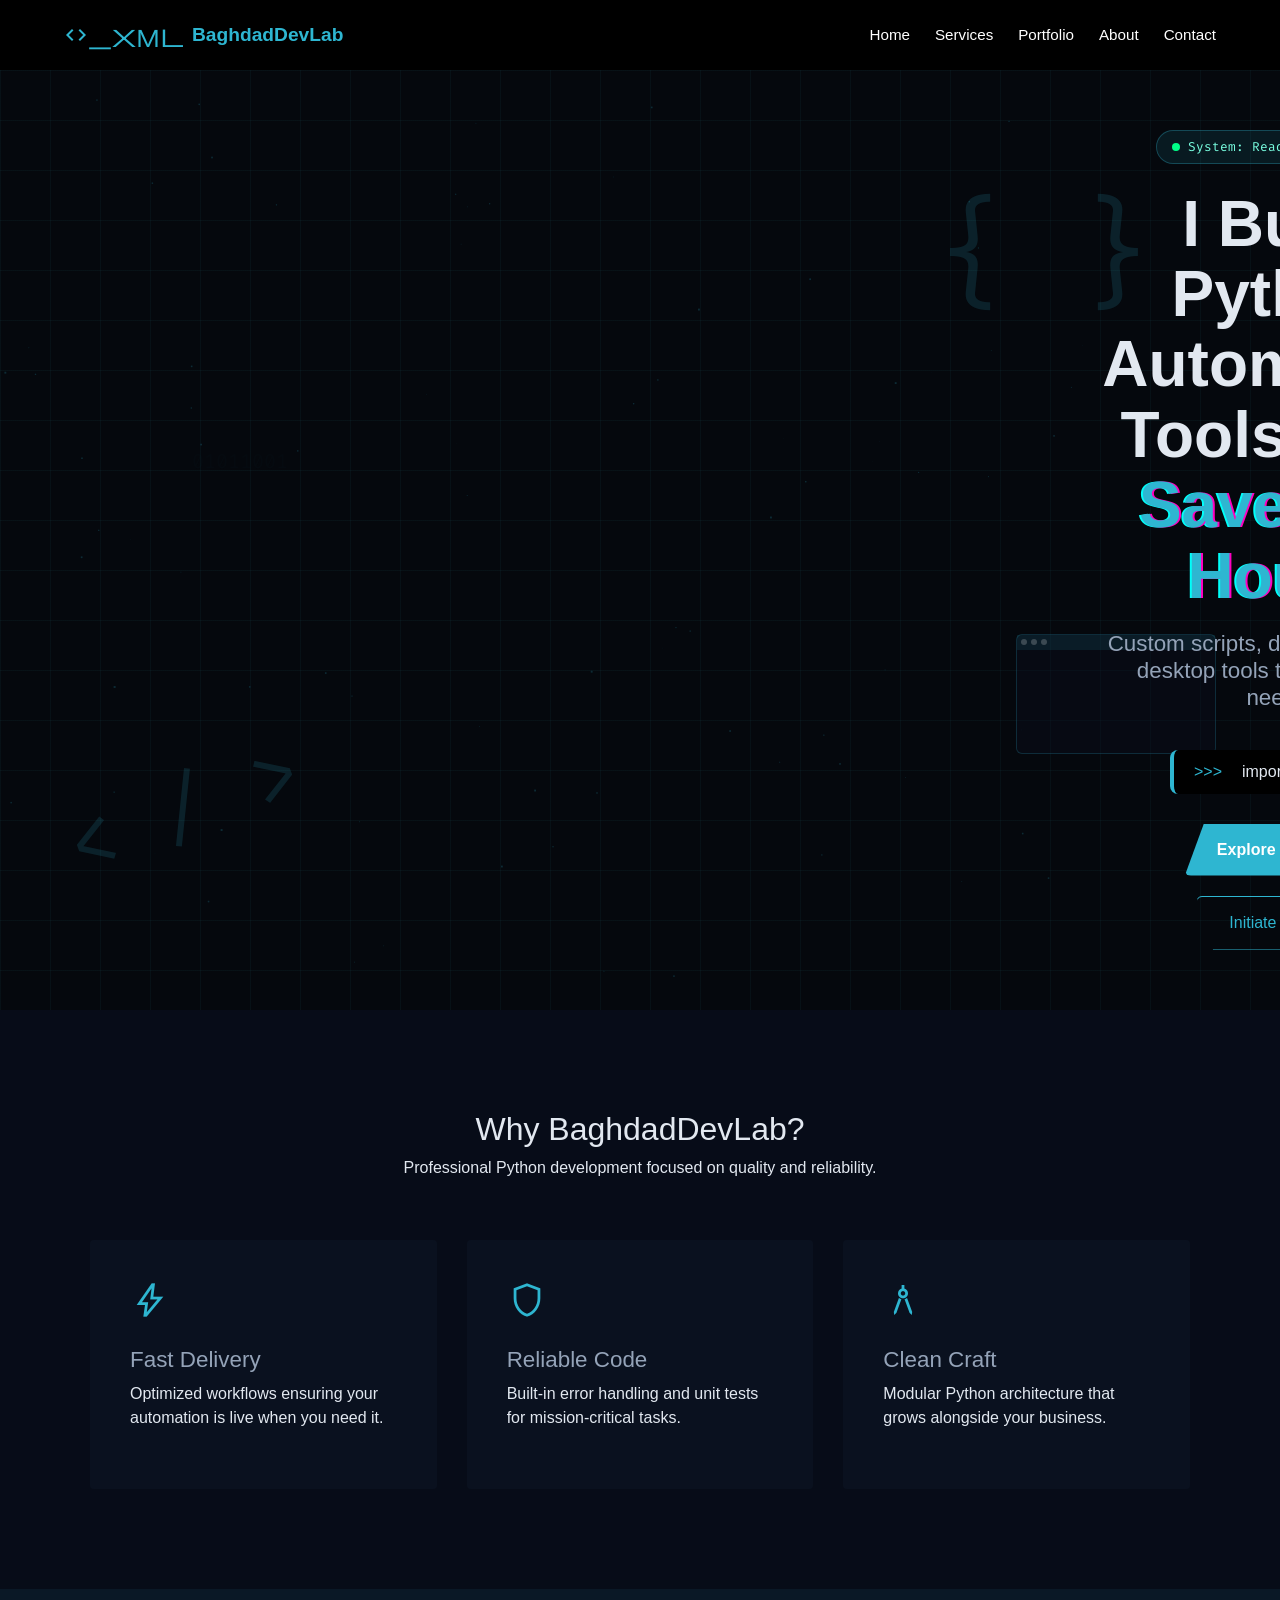
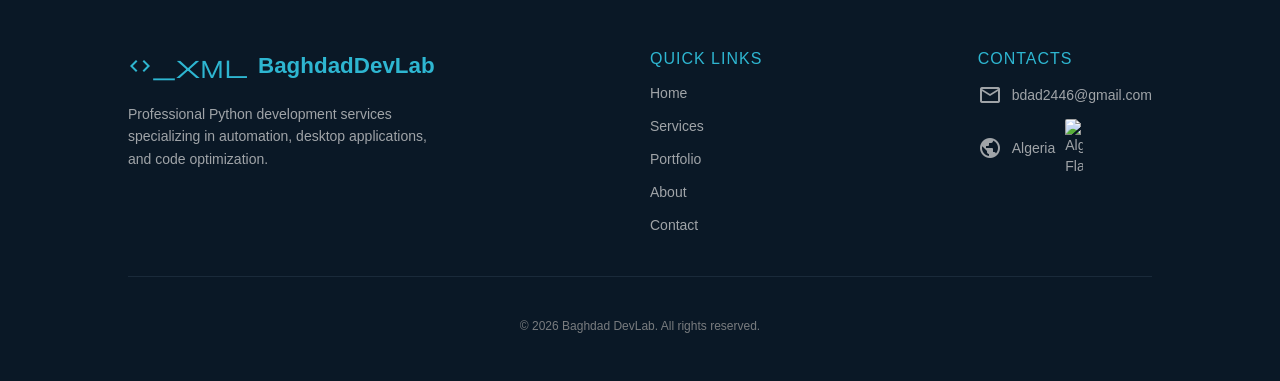
==== commit 4935aa7f: "Update index.html" ====
--- a/index.html
+++ b/index.html
@@ -9,6 +9,11 @@
     <link href="https://fonts.googleapis.com/css2?family=Material+Symbols+Outlined" rel="stylesheet">
     <link href="https://cdn.jsdelivr.net/npm/bootstrap@5.3.0/dist/css/bootstrap.min.css" rel="stylesheet">
     <link rel="stylesheet" href="css/index.css">
+    <link rel="icon" type="image/x-icon" href="assets/favicon.ico">
+
+<link rel="icon" type="image/png" href="assets/logo.png">
+
+<link rel="apple-touch-icon" href="assets/apple-touch-icon.png">
 </head>
 <body>
 
--- a/css/index.css
+++ b/css/index.css
@@ -1,373 +1,194 @@
-RESET * {
-    margin: 0;
-    padding: 0;
-    box-sizing: border-box;
+:root {
+    --bg: #05080d;
+    --primary: #2eb6d1;
+    --secondary: #79ffe1;
+    --card-bg: #0a111f;
+    --font-main: 'Inter', sans-serif;
+    --font-code: 'Fira Code', monospace;
 }
 
 body {
-    font-family: 'Arial', sans-serif;
-    background: #070b13;
+    background-color: var(--bg);
+    color: #e2e8f0;
+    font-family: var(--font-main);
     overflow-x: hidden;
 }
 
-.material-symbols-outlined {
-    color: #2eb6d1;
+/* BLUEPRINT GRID */
+.grid-overlay {
+    position: absolute;
+    inset: 0;
+    background-image: 
+        linear-gradient(rgba(46, 182, 209, 0.05) 1px, transparent 1px),
+        linear-gradient(90deg, rgba(46, 182, 209, 0.05) 1px, transparent 1px);
+    background-size: 50px 50px;
+    z-index: 1;
+    pointer-events: none;
 }
 
-/* HERO SECTION */
+/* HERO */
 .hero_section {
     position: relative;
-    width: 100%;
     min-height: 100vh;
     display: flex;
-    flex-direction: column;
+    align-items: center;
     justify-content: center;
-    align-items: center;
-    color: #00ffd6;
-    overflow: hidden;
+    padding: 20px;
 }
 
-canvas#particles {
-    position: absolute;
-    top: 0;
-    left: 0;
-    z-index: 0;
-    width: 100%;
-    height: 100%;
-}
-
-.buttons_div {
-    display: flex;
-    gap: 15px;
-    z-index: 2;
-    margin-top: 20px;
-}
-
-.btn-primary {
-    background: #2eb6d1;
-    border: none;
-    padding: 12px 30px;
-    font-weight: bold;
-    color: #fff;
-    transition: 0.3s;
-    text-shadow: 0 0 8px rgba(46, 182, 209, 0.6);
-}
-
-.btn-primary:hover {
-    background: #2293aa;
-    transform: scale(1.05);
-}
-
-.btn-success {
-    background: #1b8b73;
-    border: none;
-    padding: 12px 30px;
-    font-weight: bold;
-    color: #fff;
-    transition: 0.3s;
-    text-shadow: 0 0 8px rgba(255, 127, 80, 0.6);
-}
-
-.btn-success:hover {
-    background: #1b8b73;
-    transform: scale(1.05);
-}
-
-/* HERO TEXT */
-.hero_section h1 {
-    font-size: 3rem;
-    font-weight: bolder;
-    color: #2eb6d1;
-    text-align: center;
-    z-index: 2;
-    text-shadow: 0 0 8px #2eb6d1;
-}
-
-.hero_section h4 {
-    color: #79ffe1;
-    text-align: center;
-    margin: 20px 0;
-    z-index: 2;
-    text-shadow: 0 0 6px #79ffe1;
-}
-
-.typing-text {
-    font-size: 1.2rem;
-    color: #79ffe1;
-    margin-bottom: 30px;
-    height: 28px;
-    overflow: hidden;
-    border-right: 3px solid #79ffe1;
-    white-space: nowrap;
-    letter-spacing: 2px;
-    z-index: 2;
+.hero_content {
+    position: relative;
+    z-index: 10;
+    max-width: 900px;
     text-align: center;
 }
 
-/* FLOATING SHAPES */
-.shape {
-    position: absolute;
-    border-radius: 50%;
-    opacity: 0.2;
-    animation: float 12s infinite ease-in-out;
+.status-badge {
+    display: inline-flex;
+    align-items: center;
+    gap: 8px;
+    background: rgba(46, 182, 209, 0.1);
+    border: 1px solid rgba(46, 182, 209, 0.3);
+    padding: 6px 15px;
+    border-radius: 20px;
+    font-family: var(--font-code);
+    font-size: 0.8rem;
+    color: var(--secondary);
+    margin-bottom: 25px;
 }
 
-.shape1 {
-    width: 120px;
-    height: 120px;
-    background: #2eb6d1;
-    top: 10%;
-    left: 20%;
+.status-badge span {
+    width: 8px; height: 8px;
+    background: #00ff88;
+    border-radius: 50%;
+    animation: pulse 1.5s infinite;
 }
 
-.shape2 {
-    width: 80px;
-    height: 80px;
-    background: #ff7f50;
-    top: 30%;
-    left: 70%;
+h1 {
+    font-size: clamp(2rem, 8vw, 4rem);
+    font-weight: 900;
+    line-height: 1.1;
+    margin-bottom: 20px;
 }
 
-.shape3 {
-    width: 100px;
-    height: 100px;
-    background: #ffdd59;
-    top: 60%;
-    left: 50%;
+.glitch-text {
+    color: var(--primary);
+    text-shadow: 2px 0 #ff00c1, -2px 0 #00fff9;
 }
 
-.shape4 {
-    width: 150px;
-    height: 150px;
-    background: #a29bfe;
-    top: 80%;
-    left: 25%;
+h4 {
+    font-size: clamp(1rem, 3vw, 1.4rem);
+    color: #94a3b8;
+    font-weight: 300;
 }
 
-.shape5 {
-    width: 60px;
-    height: 60px;
-    background: #00ffb3;
-    top: 40%;
-    left: 10%;
+/* TYING CONSOLE */
+.typing-container {
+    background: #000;
+    padding: 10px 20px;
+    border-radius: 8px;
+    display: inline-block;
+    margin: 30px 0;
+    font-family: var(--font-code);
+    border-left: 4px solid var(--primary);
 }
 
-@keyframes float {
+.prompt { color: var(--primary); margin-right: 10px; }
 
-    0%,
-    100% {
-        transform: translateY(0) rotate(0deg);
-    }
-
-    50% {
-        transform: translateY(-30px) rotate(180deg);
-    }
+/* DEV SHAPES */
+.dev-shape {
+    position: absolute;
+    color: rgba(46, 182, 209, 0.15);
+    font-family: var(--font-code);
+    pointer-events: none;
+    z-index: 2;
+    animation: floatDev 10s infinite ease-in-out;
 }
 
-/* CODING SYMBOLS */
-.code-symbol {
-    position: absolute;
-    font-size: 50px;
-    color: rgba(255, 255, 255, 0.1);
-    animation: moveSymbol 12s linear infinite;
+.wireframe-bracket { font-size: 120px; top: 10%; right: 10%; }
+.wireframe-tag { font-size: 80px; bottom: 15%; left: 5%; transform: rotate(-20deg); }
+.binary-stream { font-size: 20px; top: 40%; left: 15%; opacity: 0.1; }
+
+.terminal-window {
+    width: 200px; height: 120px;
+    background: rgba(10, 17, 31, 0.4);
+    border: 1px solid rgba(46, 182, 209, 0.2);
+    top: 60%; right: 5%;
+    border-radius: 6px;
 }
 
-@keyframes moveSymbol {
-    0% {
-        transform: translate(0, 0);
-        opacity: 0.1;
-    }
-
-    50% {
-        transform: translate(200px, -150px) rotate(360deg);
-        opacity: 0.4;
-    }
-
-    100% {
-        transform: translate(0, 0) rotate(720deg);
-        opacity: 0.1;
-    }
+.t-bar {
+    height: 15px; background: rgba(46, 182, 209, 0.1);
+    display: flex; gap: 4px; padding: 4px;
 }
 
-/* LIVE TERMINAL */
-.terminal {
-    background-color: rgba(0, 0, 0, 0.7);
-    border: 2px solid #2eb6d1;
-    border-radius: 12px;
-    width: 80%;
-    max-width: 700px;
-    margin: 30px auto;
-    padding: 20px;
-    font-family: 'Courier New', monospace;
-    color: #00ffcc;
-    z-index: 2;
-    position: relative;
-    overflow: hidden;
-    box-shadow: 0 0 15px rgba(46, 182, 209, 0.5);
+.t-bar span { width: 6px; height: 6px; border-radius: 50%; background: rgba(255,255,255,0.2); }
+
+/* BUTTONS */
+.buttons_div { display: flex; gap: 20px; justify-content: center; flex-wrap: wrap; }
+
+.btn-dev-primary {
+    background: var(--primary);
+    color: #fff;
+    border: none;
+    padding: 14px 32px;
+    font-weight: bold;
+    clip-path: polygon(10% 0, 100% 0, 90% 100%, 0% 100%);
+    transition: 0.3s;
 }
 
-.terminal-header {
-    font-weight: bold;
-    color: #2eb6d1;
-    margin-bottom: 10px;
+.btn-dev-outline {
+    border: 1px solid var(--primary);
+    color: var(--primary);
+    padding: 14px 32px;
+    clip-path: polygon(0 0, 90% 0, 100% 100%, 10% 100%);
+    transition: 0.3s;
 }
 
-.terminal-output {
-    white-space: pre-wrap;
-    word-wrap: break-word;
-    font-size: 1rem;
-    min-height: 80px;
-}
-
-/* Cursor animation */
-.terminal-output::after {
-    content: '|';
-    animation: blink 1s infinite;
-}
-
-@keyframes blink {
-
-    0%,
-    50%,
-    100% {
-        opacity: 1;
-    }
-
-    25%,
-    75% {
-        opacity: 0;
-    }
+.btn-dev-primary:hover, .btn-dev-outline:hover {
+    transform: translateY(-3px);
+    box-shadow: 0 0 20px rgba(46, 182, 209, 0.4);
+    filter: brightness(1.2);
 }
 
 /* WHY SECTION */
-.why_section {
-    min-height: 70vh;
-    display: flex;
-    flex-direction: column;
-    padding: 50px 20px;
-    justify-content: center;
-    align-items: center;
-    background: #091725;
-    color: #797c7f;
+.why_section { padding: 100px 20px; background: #070c18; }
+.section-header { text-align: center; margin-bottom: 60px; }
+
+.cards_grid {
+    display: grid;
+    grid-template-columns: repeat(auto-fit, minmax(300px, 1fr));
+    gap: 30px;
+    max-width: 1100px;
+    margin: 0 auto;
 }
 
-/* WHY SECTION */
-.why_section {
-    min-height: 70vh;
-    display: flex;
-    flex-direction: column;
-    padding: 50px 20px;
-    justify-content: center;
-    align-items: center;
-    background: #091725;
-    color: #797c7f;
+.card_animate {
+    background: var(--card-bg);
+    padding: 40px;
+    border-radius: 4px;
+    border-bottom: 3px solid transparent;
+    transition: 0.4s;
+    opacity: 0;
+    transform: translateY(30px);
 }
 
-/* WHY SECTION */
-.why_section {
-    min-height: 70vh;
-    display: flex;
-    flex-direction: column;
-    padding: 50px 20px;
-    justify-content: center;
-    align-items: center;
-    background: #091725;
-    color: #797c7f;
+.card_animate.show { opacity: 1; transform: translateY(0); }
+
+.card_animate:hover {
+    background: #0d172a;
+    border-color: var(--primary);
+    transform: scale(1.02);
 }
 
-/* WHY SECTION */
-.why_section {
-    min-height: 70vh;
-    display: flex;
-    flex-direction: column;
-    padding: 50px 20px;
-    justify-content: center;
-    align-items: center;
-    background: #091725;
-    color: #797c7f;
+.card-icon { color: var(--primary); margin-bottom: 20px; }
+.card-icon span { font-size: 40px; }
+
+@keyframes pulse { 0%, 100% { opacity: 1; } 50% { opacity: 0.3; } }
+@keyframes floatDev { 0%, 100% { transform: translate(0,0); } 50% { transform: translate(20px, -20px); } }
+
+/* RESPONSIVE */
+@media (max-width: 768px) {
+    .btn-dev-primary, .btn-dev-outline { clip-path: none; width: 100%; border-radius: 8px; }
+    .dev-shape { opacity: 0.05; }
 }
-
-/* WHY SECTION */
-.why_section {
-    min-height: 70vh;
-    display: flex;
-    flex-direction: column;
-    padding: 50px 20px;
-    justify-content: center;
-    align-items: center;
-    background: #091725;
-    color: #797c7f;
-}
-
-.why_section h2 {
-    font-size: 2.5rem;
-    font-weight: bolder;
-    color: white;
-    text-align: center;
-    margin-bottom: 15px;
-}
-
-.why_section h5 {
-    text-align: center;
-    margin: 15px 0 30px 0;
-}
-
-.cards_div {
-    display: flex;
-    gap: 20px;
-    flex-wrap: wrap;
-    justify-content: center;
-}
-
-.cards_div div {
-    background: #0f1529;
-    padding: 20px;
-    border-radius: 15px;
-    text-align: center;
-    width: 250px;
-    transition: transform 0.5s, background 0.5s, opacity 0.5s;
-    opacity: 0;
-    transform: translateY(40px);
-}
-
-.cards_div div.show {
-    opacity: 1;
-    transform: translateY(0);
-}
-
-.cards_div div:hover {
-    transform: translateY(-5px);
-    background: rgba(46, 182, 209, 0.2);
-    cursor: pointer;
-}
-
-.cards_div div h4 {
-    color: white;
-
-}
-
-.cards_div div p {
-    color: #79ffe1;
-    font-size: 0.9rem;
-}
-
-/* MEDIA */
-@media(max-width:768px) {
-    .hero_section h1 {
-        font-size: 2rem;
-    }
-
-    .hero_section h4 {
-        font-size: 1rem;
-    }
-
-    .buttons_div {
-        flex-direction: column;
-        gap: 10px;
-    }
-
-    .cards_div {
-        flex-direction: column;
-        gap: 15px;
-    }
-}
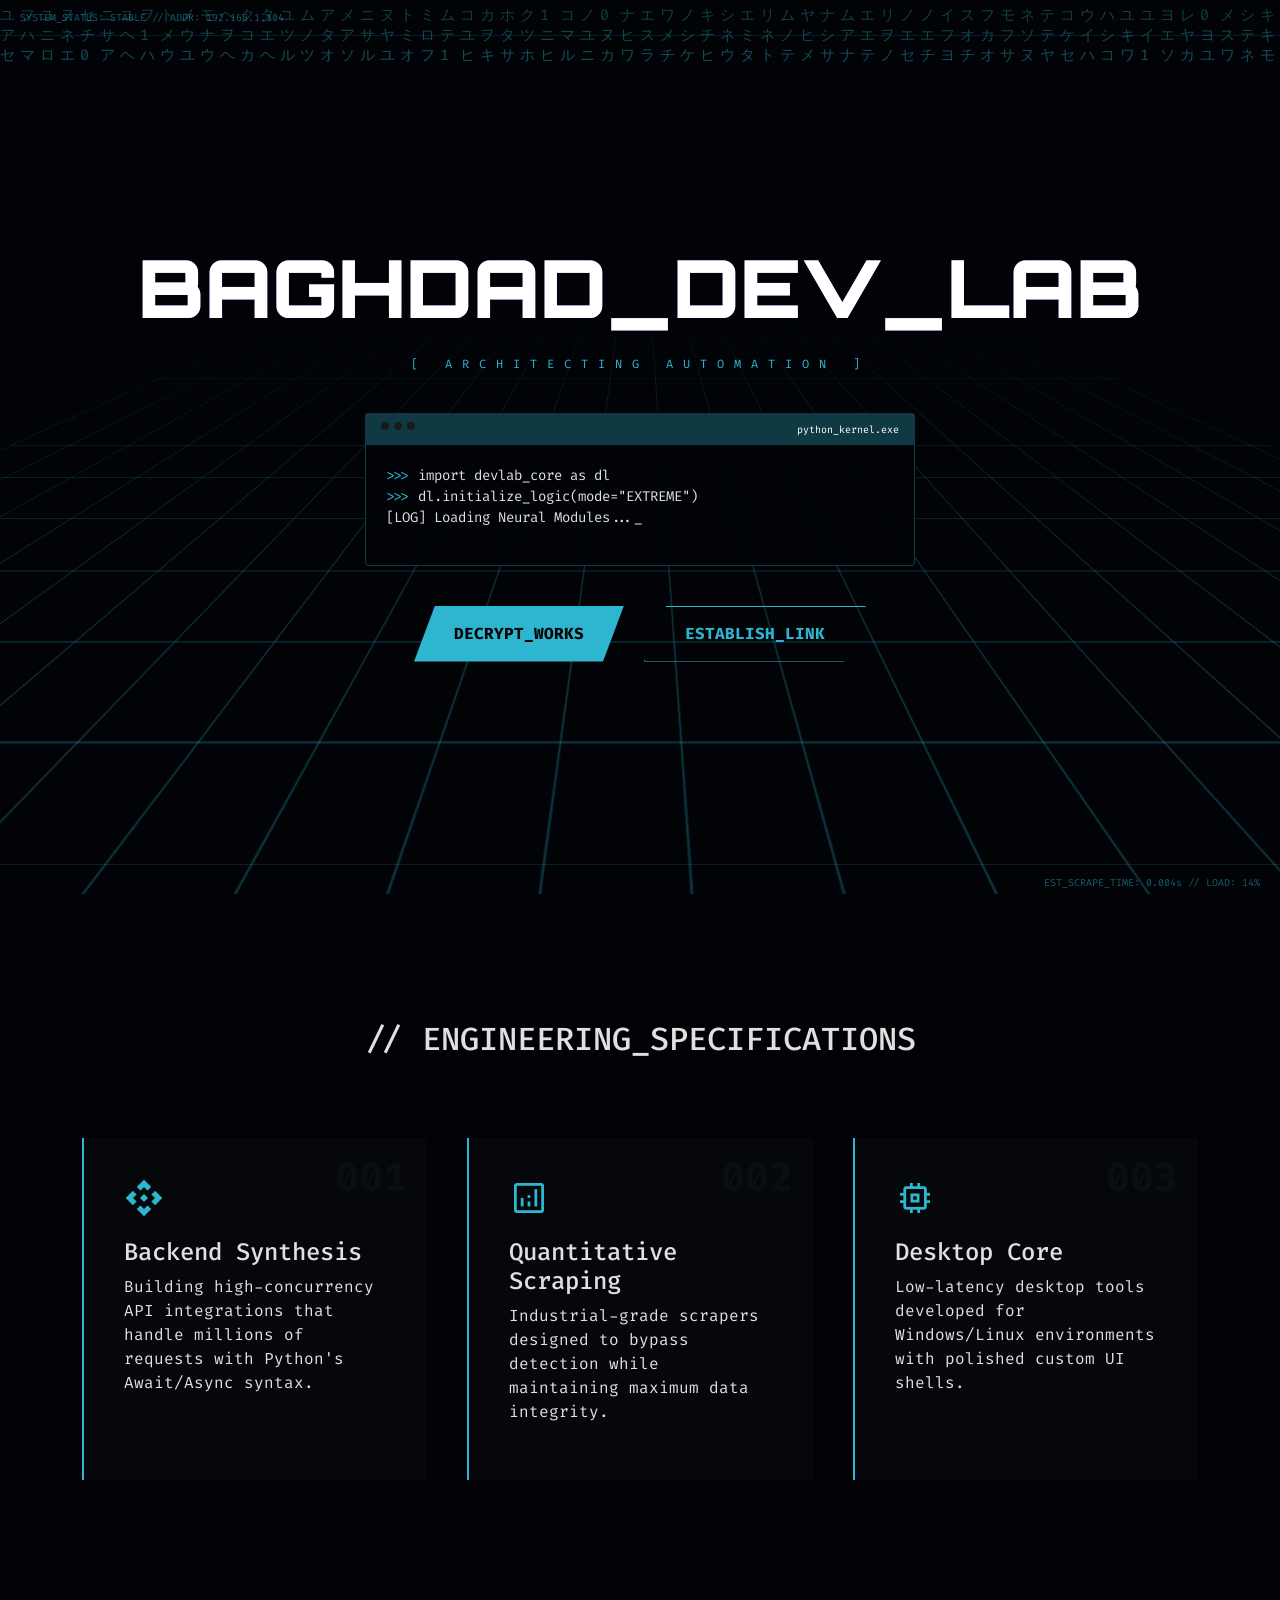
==== commit 3f9d0fd5: "Update index.html" ====
--- a/index.html
+++ b/index.html
@@ -1,135 +1,149 @@
 <!DOCTYPE html>
 <html lang="en">
+
 <head>
     <meta charset="UTF-8">
     <meta name="viewport" content="width=device-width, initial-scale=1.0">
-    <title>BaghdadDevLab | Python Craftsmanship</title>
+    <title>BaghdadDevLab | Quantum Python Automation</title>
 
-    <link href="https://fonts.googleapis.com/css2?family=Fira+Code:wght@300;500&family=Inter:wght@400;900&display=swap" rel="stylesheet">
+    <link
+        href="https://fonts.googleapis.com/css2?family=Fira+Code:wght@300;500&family=Orbitron:wght@400;900&display=swap"
+        rel="stylesheet">
     <link href="https://fonts.googleapis.com/css2?family=Material+Symbols+Outlined" rel="stylesheet">
     <link href="https://cdn.jsdelivr.net/npm/bootstrap@5.3.0/dist/css/bootstrap.min.css" rel="stylesheet">
     <link rel="stylesheet" href="css/index.css">
-    <link rel="icon" type="image/x-icon" href="assets/favicon.ico">
+</head>
 
-<link rel="icon" type="image/png" href="assets/logo.png">
-
-<link rel="apple-touch-icon" href="assets/apple-touch-icon.png">
-</head>
 <body>
 
-    <div id="header"></div>
+    <div class="hud-top">SYSTEM_STATUS: <span class="blink">STABLE</span> // ADDR: 192.168.1.104</div>
+    <div class="hud-bottom">EST_SCRAPE_TIME: 0.004s // LOAD: 14%</div>
 
     <section id="hero" class="hero_section">
-        <canvas id="particles"></canvas>
-        <div class="grid-overlay"></div>
-
-        <div class="dev-shape wireframe-bracket">{ }</div>
-        <div class="dev-shape wireframe-tag">&lt; / &gt;</div>
-        <div class="dev-shape binary-stream">01011001</div>
-        <div class="dev-shape terminal-window">
-            <div class="t-bar"><span></span><span></span><span></span></div>
-        </div>
+        <canvas id="matrix-canvas"></canvas>
+        <div class="grid-mesh"></div>
+        <div class="vignette"></div>
 
         <div class="hero_content">
-            <div class="status-badge"><span></span> System: Ready to Automate</div>
-            <h1>I Build Python Automation Tools That <span class="glitch-text">Save You Hours</span></h1>
-            <h4>Custom scripts, data scraping, and desktop tools tailored to your needs.</h4>
-            
-            <div class="typing-container">
-                <span class="prompt">>>></span> <span class="typing-text"></span>
+            <div class="glitch-container">
+                <h1 class="glitch" data-text="BAGHDAD_DEV_LAB">BAGHDAD_DEV_LAB</h1>
             </div>
 
-            <div class="buttons_div">
-                <button class="btn btn-dev-primary" onclick="window.location.href='portfolio.html'">Explore Projects</button>
-                <button class="btn btn-dev-outline" onclick="window.location.href='contacts.html'">Initiate Project</button>
+            <div class="architecture-label">
+                <span class="bracket">[</span>
+                ARCHITECTING AUTOMATION
+                <span class="bracket">]</span>
+            </div>
+
+            <div class="console-box">
+                <div class="console-header">
+                    <div class="dots"><span class="d1"></span><span class="d2"></span><span class="d3"></span></div>
+                    <div class="tab">python_kernel.exe</div>
+                </div>
+                <div class="console-body">
+                    <div class="line"><span class="cyan">>>></span> import devlab_core as dl</div>
+                    <div class="line"><span class="cyan">>>></span> dl.initialize_logic(mode="EXTREME")</div>
+                    <div class="line"><span class="white">[LOG]</span> <span class="typing-text"></span><span
+                            class="cursor">_</span></div>
+                </div>
+            </div>
+
+            <div class="action-zone">
+                <button class="quantum-btn" onclick="window.location.href='portfolio.html'">
+                    <span class="btn-text">DECRYPT_WORKS</span>
+                    <span class="btn-flare"></span>
+                </button>
+                <button class="quantum-btn outline" onclick="window.location.href='contacts.html'">
+                    <span class="btn-text">ESTABLISH_LINK</span>
+                </button>
             </div>
         </div>
     </section>
 
-    <section class="why_section">
+    <section class="deep_logic">
         <div class="container">
-            <div class="section-header">
-                <h2>Why BaghdadDevLab?</h2>
-                <p>Professional Python development focused on quality and reliability.</p>
+            <div class="logic-header">
+                <h2>// ENGINEERING_SPECIFICATIONS</h2>
             </div>
-            
-            <div class="cards_grid">
-                <div class="card_animate">
-                    <div class="card-icon"><span class="material-symbols-outlined">bolt</span></div>
-                    <h4>Fast Delivery</h4>
-                    <p>Optimized workflows ensuring your automation is live when you need it.</p>
+            <div class="spec-grid">
+                <div class="spec-card">
+                    <div class="spec-id">001</div>
+                    <span class="material-symbols-outlined">api</span>
+                    <h4>Backend Synthesis</h4>
+                    <p>Building high-concurrency API integrations that handle millions of requests with Python's
+                        Await/Async syntax.</p>
                 </div>
-                <div class="card_animate">
-                    <div class="card-icon"><span class="material-symbols-outlined">shield</span></div>
-                    <h4>Reliable Code</h4>
-                    <p>Built-in error handling and unit tests for mission-critical tasks.</p>
+                <div class="spec-card">
+                    <div class="spec-id">002</div>
+                    <span class="material-symbols-outlined">analytics</span>
+                    <h4>Quantitative Scraping</h4>
+                    <p>Industrial-grade scrapers designed to bypass detection while maintaining maximum data integrity.
+                    </p>
                 </div>
-                <div class="card_animate">
-                    <div class="card-icon"><span class="material-symbols-outlined">architecture</span></div>
-                    <h4>Clean Craft</h4>
-                    <p>Modular Python architecture that grows alongside your business.</p>
+                <div class="spec-card">
+                    <div class="spec-id">003</div>
+                    <span class="material-symbols-outlined">memory</span>
+                    <h4>Desktop Core</h4>
+                    <p>Low-latency desktop tools developed for Windows/Linux environments with polished custom UI
+                        shells.</p>
                 </div>
             </div>
         </div>
     </section>
 
-    <div id="footer"></div>
-
     <script>
-        // Load layout
-        fetch('header.html').then(r => r.text()).then(d => document.getElementById('header').innerHTML = d).catch(() => {});
-        fetch('footer.html').then(r => r.text()).then(d => document.getElementById('footer').innerHTML = d).catch(() => {});
-
-        // Typing Effect
-        const typingText = document.querySelector('.typing-text');
-        const phrases = ["import automation", "scrape_data()", "save_time = True", "craft_code(quality='high')"];
-        let i = 0, j = 0, current = '', isDeleting = false;
+        // TYPE ENGINE
+        const textElement = document.querySelector('.typing-text');
+        const logs = ["Loading Neural Modules...", "Bypassing WAF...", "Compiling Scripts...", "Optimization Complete."];
+        let i = 0, j = 0, isDel = false;
 
         function type() {
-            if (i >= phrases.length) i = 0;
-            const full = phrases[i];
-            current = isDeleting ? full.slice(0, j--) : full.slice(0, j++);
-            typingText.textContent = current;
-
-            if (!isDeleting && j > full.length) { isDeleting = true; setTimeout(type, 2000); }
-            else if (isDeleting && j === 0) { isDeleting = false; i++; setTimeout(type, 500); }
-            else { setTimeout(type, isDeleting ? 50 : 100); }
+            let current = logs[i];
+            textElement.textContent = isDel ? current.substring(0, j--) : current.substring(0, j++);
+            if (!isDel && j > current.length) { isDel = true; setTimeout(type, 1500); }
+            else if (isDel && j === 0) { isDel = false; i = (i + 1) % logs.length; setTimeout(type, 500); }
+            else { setTimeout(type, isDel ? 30 : 70); }
         }
         type();
 
-        // Scroll Reveal
-        const observer = new IntersectionObserver((entries) => {
-            entries.forEach(e => { if(e.isIntersecting) e.target.classList.add('show'); });
-        }, { threshold: 0.2 });
-        document.querySelectorAll('.card_animate').forEach(c => observer.observe(c));
+        // 3D MATRIX CANVAS
+        const canvas = document.getElementById('matrix-canvas');
+        const ctx = canvas.getContext('2d');
+        let w, h, columns;
+        const chars = "01アイウエオカキクケコサシスセソタチツテトナニヌネノハヒフヘホマミムメモヤユヨラリルレロワヲン";
 
-        // Particle System
-        const canvas = document.getElementById('particles');
-        const ctx = canvas.getContext('2d');
-        let w, h, particles = [];
+        function init() {
+            w = canvas.width = window.innerWidth;
+            h = canvas.height = window.innerHeight;
+            columns = Math.floor(w / 20);
+            drops = new Array(columns).fill(1);
+        }
 
-        function setSize() { w = canvas.width = window.innerWidth; h = canvas.height = window.innerHeight; }
-        window.onresize = setSize; setSize();
+        let drops = [];
+        window.addEventListener('resize', init);
+        init();
 
-        class P {
-            constructor() { this.reset(); }
-            reset() {
-                this.x = Math.random() * w; this.y = Math.random() * h;
-                this.s = Math.random() * 2; this.vx = Math.random() * 0.5 - 0.25;
-                this.vy = Math.random() * 0.5 - 0.25;
-            }
-            update() {
-                this.x += this.vx; this.y += this.vy;
-                if (this.x<0 || this.x>w || this.y<0 || this.y>h) this.reset();
-            }
-            draw() {
-                ctx.fillStyle = 'rgba(46, 182, 209, 0.2)';
-                ctx.fillRect(this.x, this.y, this.s, this.s);
+        function drawMatrix() {
+            ctx.fillStyle = "rgba(2, 4, 8, 0.1)";
+            ctx.fillRect(0, 0, w, h);
+            ctx.fillStyle = "#2eb6d1";
+            ctx.font = "15px Fira Code";
+
+            for (let i = 0; i < drops.length; i++) {
+                const text = chars[Math.floor(Math.random() * chars.length)];
+                ctx.fillText(text, i * 20, drops[i] * 20);
+                if (drops[i] * 20 > h && Math.random() > 0.975) drops[i] = 0;
+                drops[i]++;
             }
         }
-        for(let i=0; i<100; i++) particles.push(new P());
-        function anim() { ctx.clearRect(0,0,w,h); particles.forEach(p=>{p.update(); p.draw();}); requestAnimationFrame(anim); }
-        anim();
+        setInterval(drawMatrix, 50);
+
+        // CARD OBSERVER
+        const obs = new IntersectionObserver((entries) => {
+            entries.forEach(e => { if (e.isIntersecting) e.target.classList.add('active'); });
+        }, { threshold: 0.1 });
+        document.querySelectorAll('.spec-card').forEach(s => obs.observe(s));
     </script>
 </body>
+
 </html>
--- a/css/index.css
+++ b/css/index.css
@@ -1,194 +1,173 @@
 :root {
-    --bg: #05080d;
-    --primary: #2eb6d1;
-    --secondary: #79ffe1;
-    --card-bg: #0a111f;
-    --font-main: 'Inter', sans-serif;
-    --font-code: 'Fira Code', monospace;
+    --cyan: #2eb6d1;
+    --neon: #00ffaa;
+    --dark: #020408;
+    --border: rgba(46, 182, 209, 0.3);
 }
 
+* { margin: 0; padding: 0; box-sizing: border-box; }
+
 body {
-    background-color: var(--bg);
-    color: #e2e8f0;
-    font-family: var(--font-main);
+    background: var(--dark);
+    color: #e0e0e0;
+    font-family: 'Fira Code', monospace;
     overflow-x: hidden;
 }
 
-/* BLUEPRINT GRID */
-.grid-overlay {
-    position: absolute;
-    inset: 0;
-    background-image: 
-        linear-gradient(rgba(46, 182, 209, 0.05) 1px, transparent 1px),
-        linear-gradient(90deg, rgba(46, 182, 209, 0.05) 1px, transparent 1px);
-    background-size: 50px 50px;
-    z-index: 1;
+/* HUD ELEMENTS */
+.hud-top, .hud-bottom {
+    position: fixed;
+    font-size: 10px;
+    color: var(--cyan);
+    opacity: 0.5;
+    z-index: 100;
+    padding: 10px 20px;
     pointer-events: none;
 }
+.hud-top { top: 0; width: 100%; border-bottom: 1px solid var(--border); }
+.hud-bottom { bottom: 0; width: 100%; border-top: 1px solid var(--border); text-align: right; }
 
-/* HERO */
+/* HERO ARCHITECTURE */
 .hero_section {
     position: relative;
-    min-height: 100vh;
+    height: 100vh;
     display: flex;
+    justify-content: center;
     align-items: center;
-    justify-content: center;
-    padding: 20px;
+    overflow: hidden;
 }
 
-.hero_content {
-    position: relative;
-    z-index: 10;
-    max-width: 900px;
-    text-align: center;
+#matrix-canvas { position: absolute; inset: 0; z-index: 1; opacity: 0.4; }
+
+.grid-mesh {
+    position: absolute; inset: 0;
+    background-image: linear-gradient(var(--border) 1px, transparent 1px), linear-gradient(90deg, var(--border) 1px, transparent 1px);
+    background-size: 60px 60px;
+    transform: perspective(500px) rotateX(60deg) translateY(-100px);
+    z-index: 2;
+    mask-image: linear-gradient(to top, black, transparent);
 }
 
-.status-badge {
-    display: inline-flex;
-    align-items: center;
-    gap: 8px;
-    background: rgba(46, 182, 209, 0.1);
-    border: 1px solid rgba(46, 182, 209, 0.3);
-    padding: 6px 15px;
-    border-radius: 20px;
-    font-family: var(--font-code);
-    font-size: 0.8rem;
-    color: var(--secondary);
-    margin-bottom: 25px;
+.hero_content { position: relative; z-index: 10; text-align: center; width: 100%; padding: 0 20px; }
+
+/* GLITCH TITLE */
+.glitch {
+    font-family: 'Orbitron', sans-serif;
+    font-size: clamp(2rem, 10vw, 5rem);
+    font-weight: 900;
+    position: relative;
+    color: #fff;
+    text-transform: uppercase;
 }
 
-.status-badge span {
-    width: 8px; height: 8px;
-    background: #00ff88;
-    border-radius: 50%;
-    animation: pulse 1.5s infinite;
+.glitch::before, .glitch::after {
+    content: attr(data-text);
+    position: absolute; top: 0; left: 0; width: 100%; height: 100%;
+    opacity: 0.8;
 }
 
-h1 {
-    font-size: clamp(2rem, 8vw, 4rem);
-    font-weight: 900;
-    line-height: 1.1;
-    margin-bottom: 20px;
+.glitch::before { color: #ff00c1; z-index: -1; animation: glitch 0.3s cubic-bezier(.25, .46, .45, .94) both infinite; }
+.glitch::after { color: #00fff9; z-index: -2; animation: glitch 0.3s cubic-bezier(.25, .46, .45, .94) reverse both infinite; }
+
+.architecture-label {
+    letter-spacing: 10px;
+    font-size: 12px;
+    margin: 20px 0;
+    color: var(--cyan);
 }
 
-.glitch-text {
-    color: var(--primary);
-    text-shadow: 2px 0 #ff00c1, -2px 0 #00fff9;
+/* CONSOLE CORE */
+.console-box {
+    background: rgba(2, 4, 8, 0.85);
+    border: 1px solid var(--border);
+    border-radius: 4px;
+    max-width: 550px;
+    margin: 40px auto;
+    text-align: left;
+    backdrop-filter: blur(5px);
 }
 
-h4 {
-    font-size: clamp(1rem, 3vw, 1.4rem);
-    color: #94a3b8;
-    font-weight: 300;
+.console-header {
+    background: var(--border);
+    padding: 8px 15px;
+    display: flex;
+    justify-content: space-between;
 }
 
-/* TYING CONSOLE */
-.typing-container {
-    background: #000;
-    padding: 10px 20px;
-    border-radius: 8px;
-    display: inline-block;
-    margin: 30px 0;
-    font-family: var(--font-code);
-    border-left: 4px solid var(--primary);
-}
+.dots { display: flex; gap: 5px; }
+.dots span { width: 8px; height: 8px; border-radius: 50%; background: #1a1a1a; }
+.tab { font-size: 10px; color: #fff; }
 
-.prompt { color: var(--primary); margin-right: 10px; }
+.console-body { padding: 20px; font-size: 14px; min-height: 120px; }
+.cyan { color: var(--cyan); }
+.blink { animation: pulse 1s infinite; }
 
-/* DEV SHAPES */
-.dev-shape {
-    position: absolute;
-    color: rgba(46, 182, 209, 0.15);
-    font-family: var(--font-code);
-    pointer-events: none;
-    z-index: 2;
-    animation: floatDev 10s infinite ease-in-out;
-}
+/* QUANTUM BUTTONS */
+.action-zone { display: flex; gap: 20px; justify-content: center; flex-wrap: wrap; }
 
-.wireframe-bracket { font-size: 120px; top: 10%; right: 10%; }
-.wireframe-tag { font-size: 80px; bottom: 15%; left: 5%; transform: rotate(-20deg); }
-.binary-stream { font-size: 20px; top: 40%; left: 15%; opacity: 0.1; }
-
-.terminal-window {
-    width: 200px; height: 120px;
-    background: rgba(10, 17, 31, 0.4);
-    border: 1px solid rgba(46, 182, 209, 0.2);
-    top: 60%; right: 5%;
-    border-radius: 6px;
-}
-
-.t-bar {
-    height: 15px; background: rgba(46, 182, 209, 0.1);
-    display: flex; gap: 4px; padding: 4px;
-}
-
-.t-bar span { width: 6px; height: 6px; border-radius: 50%; background: rgba(255,255,255,0.2); }
-
-/* BUTTONS */
-.buttons_div { display: flex; gap: 20px; justify-content: center; flex-wrap: wrap; }
-
-.btn-dev-primary {
-    background: var(--primary);
-    color: #fff;
+.quantum-btn {
+    background: var(--cyan);
+    color: #000;
     border: none;
-    padding: 14px 32px;
-    font-weight: bold;
+    padding: 15px 40px;
+    font-weight: 900;
+    position: relative;
+    overflow: hidden;
     clip-path: polygon(10% 0, 100% 0, 90% 100%, 0% 100%);
     transition: 0.3s;
 }
 
-.btn-dev-outline {
-    border: 1px solid var(--primary);
-    color: var(--primary);
-    padding: 14px 32px;
-    clip-path: polygon(0 0, 90% 0, 100% 100%, 10% 100%);
-    transition: 0.3s;
+.quantum-btn.outline {
+    background: transparent;
+    border: 1px solid var(--cyan);
+    color: var(--cyan);
 }
 
-.btn-dev-primary:hover, .btn-dev-outline:hover {
-    transform: translateY(-3px);
-    box-shadow: 0 0 20px rgba(46, 182, 209, 0.4);
-    filter: brightness(1.2);
-}
+.quantum-btn:hover { transform: translateY(-5px); box-shadow: 0 0 30px var(--cyan); filter: brightness(1.2); }
 
-/* WHY SECTION */
-.why_section { padding: 100px 20px; background: #070c18; }
-.section-header { text-align: center; margin-bottom: 60px; }
+/* DEEP LOGIC CARDS */
+.deep_logic { padding: 120px 20px; background: #010205; }
+.logic-header { text-align: center; margin-bottom: 80px; }
 
-.cards_grid {
+.spec-grid {
     display: grid;
     grid-template-columns: repeat(auto-fit, minmax(300px, 1fr));
-    gap: 30px;
-    max-width: 1100px;
+    gap: 40px;
+    max-width: 1200px;
     margin: 0 auto;
 }
 
-.card_animate {
-    background: var(--card-bg);
+.spec-card {
+    background: rgba(255,255,255,0.02);
+    border-left: 2px solid var(--cyan);
     padding: 40px;
-    border-radius: 4px;
-    border-bottom: 3px solid transparent;
-    transition: 0.4s;
+    position: relative;
     opacity: 0;
-    transform: translateY(30px);
+    transform: translateX(-50px);
+    transition: 0.6s ease-out;
 }
 
-.card_animate.show { opacity: 1; transform: translateY(0); }
+.spec-card.active { opacity: 1; transform: translateX(0); }
 
-.card_animate:hover {
-    background: #0d172a;
-    border-color: var(--primary);
-    transform: scale(1.02);
+.spec-id {
+    position: absolute; top: 10px; right: 20px;
+    font-size: 40px; font-weight: 900; color: rgba(46, 182, 209, 0.05);
 }
 
-.card-icon { color: var(--primary); margin-bottom: 20px; }
-.card-icon span { font-size: 40px; }
+.spec-card span { font-size: 40px; color: var(--cyan); margin-bottom: 20px; }
 
-@keyframes pulse { 0%, 100% { opacity: 1; } 50% { opacity: 0.3; } }
-@keyframes floatDev { 0%, 100% { transform: translate(0,0); } 50% { transform: translate(20px, -20px); } }
+@keyframes glitch {
+    0% { transform: translate(0); }
+    20% { transform: translate(-3px, 3px); }
+    40% { transform: translate(-3px, -3px); }
+    60% { transform: translate(3px, 3px); }
+    80% { transform: translate(3px, -3px); }
+    100% { transform: translate(0); }
+}
 
-/* RESPONSIVE */
+@keyframes pulse { 0%, 100% { opacity: 1; } 50% { opacity: 0.2; } }
+
 @media (max-width: 768px) {
-    .btn-dev-primary, .btn-dev-outline { clip-path: none; width: 100%; border-radius: 8px; }
-    .dev-shape { opacity: 0.05; }
+    .hud-top, .hud-bottom { display: none; }
+    .quantum-btn { width: 100%; clip-path: none; border-radius: 4px; }
 }
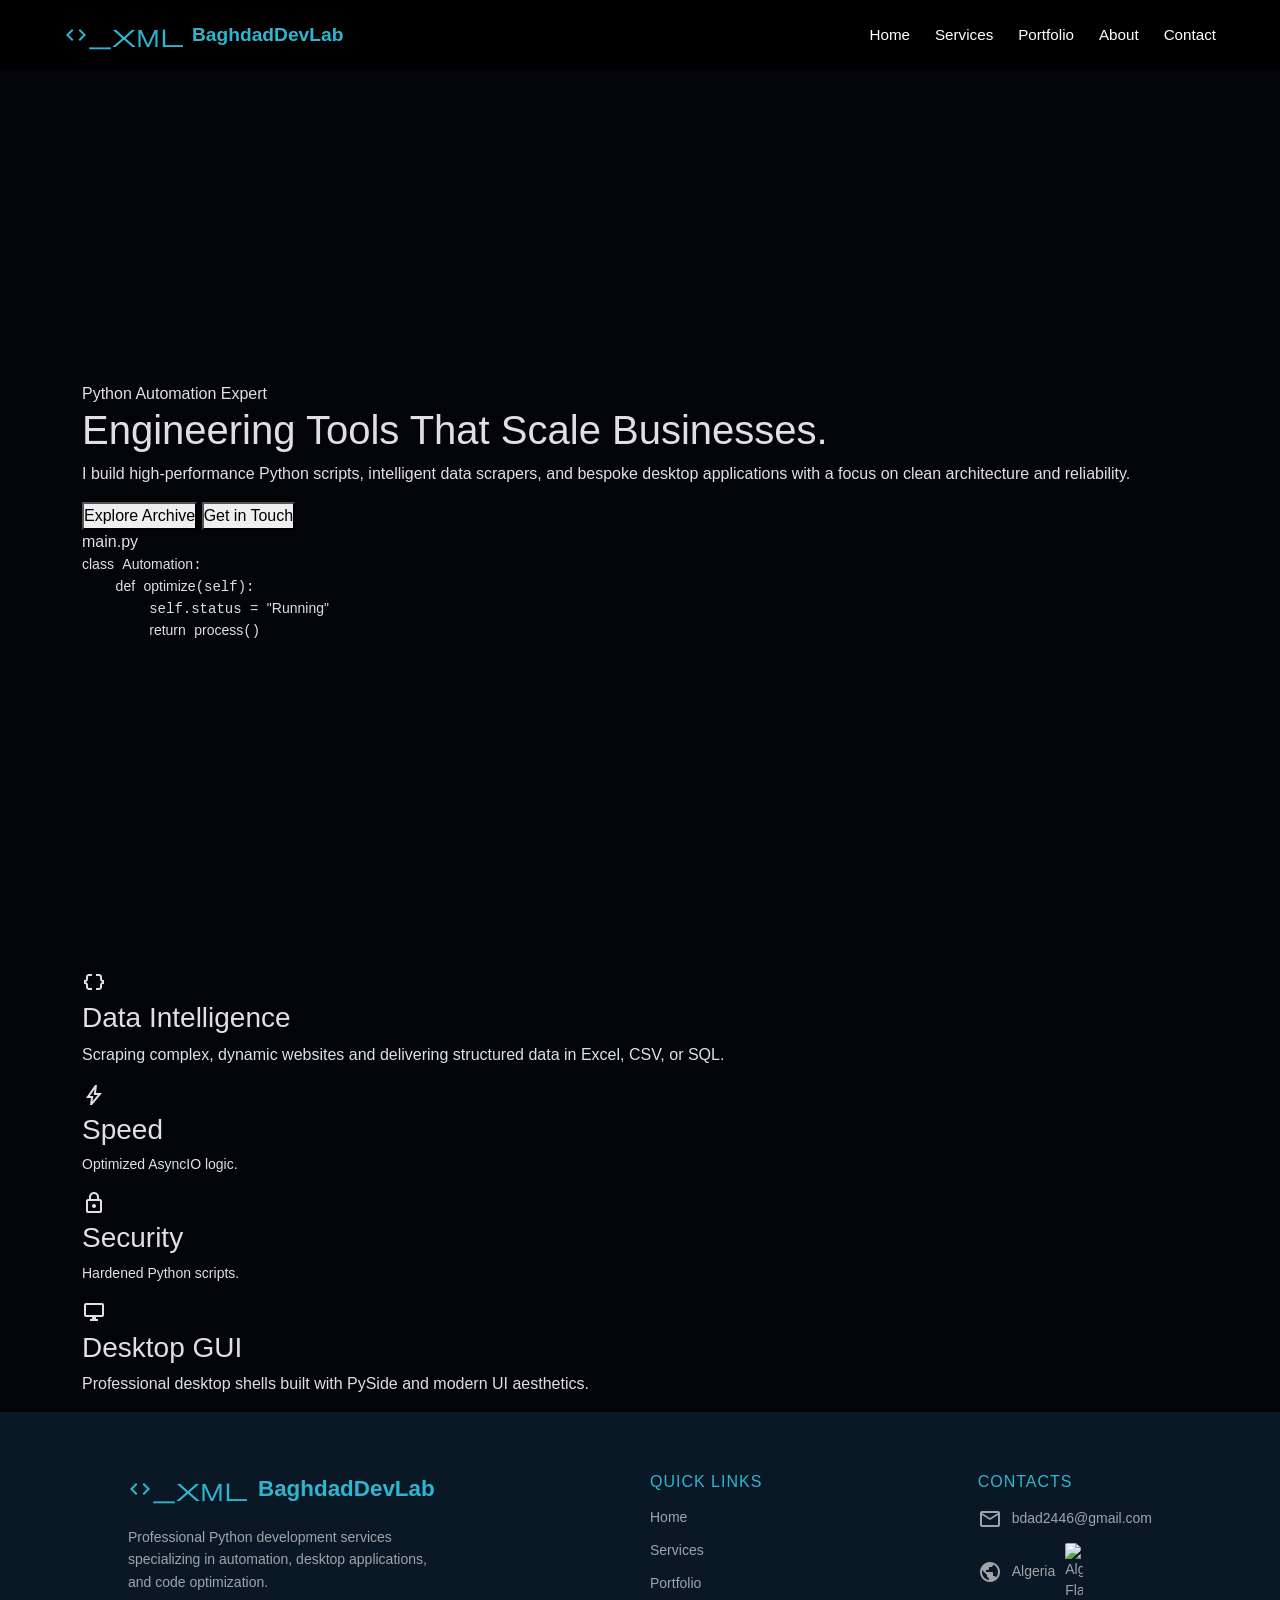
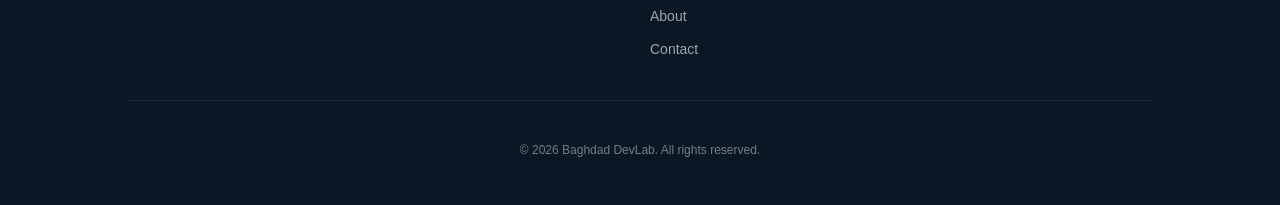
==== commit 0c636d3b: "Update index.html for content and layout changes" ====
--- a/index.html
+++ b/index.html
@@ -4,10 +4,10 @@
 <head>
     <meta charset="UTF-8">
     <meta name="viewport" content="width=device-width, initial-scale=1.0">
-    <title>BaghdadDevLab | Quantum Python Automation</title>
+    <title>BaghdadDevLab | Premium Python Solutions</title>
 
     <link
-        href="https://fonts.googleapis.com/css2?family=Fira+Code:wght@300;500&family=Orbitron:wght@400;900&display=swap"
+        href="https://fonts.googleapis.com/css2?family=Inter:wght@300;400;600;800&family=JetBrains+Mono:wght@300;500&display=swap"
         rel="stylesheet">
     <link href="https://fonts.googleapis.com/css2?family=Material+Symbols+Outlined" rel="stylesheet">
     <link href="https://cdn.jsdelivr.net/npm/bootstrap@5.3.0/dist/css/bootstrap.min.css" rel="stylesheet">
@@ -16,133 +16,82 @@
 
 <body>
 
-    <div class="hud-top">SYSTEM_STATUS: <span class="blink">STABLE</span> // ADDR: 192.168.1.104</div>
-    <div class="hud-bottom">EST_SCRAPE_TIME: 0.004s // LOAD: 14%</div>
+    <div id="header"></div>
 
     <section id="hero" class="hero_section">
-        <canvas id="matrix-canvas"></canvas>
-        <div class="grid-mesh"></div>
-        <div class="vignette"></div>
+        <div class="glow-orb"></div>
+        <div class="glow-orb-2"></div>
 
-        <div class="hero_content">
-            <div class="glitch-container">
-                <h1 class="glitch" data-text="BAGHDAD_DEV_LAB">BAGHDAD_DEV_LAB</h1>
-            </div>
+        <div class="container hero_container">
+            <div class="hero_text_content">
+                <div class="badge_minimal">
+                    <span class="status_dot"></span> Python Automation Expert
+                </div>
+                <h1>Engineering Tools That <span class="text_gradient">Scale Businesses.</span></h1>
+                <p class="hero_desc">I build high-performance Python scripts, intelligent data scrapers, and bespoke
+                    desktop applications with a focus on clean architecture and reliability.</p>
 
-            <div class="architecture-label">
-                <span class="bracket">[</span>
-                ARCHITECTING AUTOMATION
-                <span class="bracket">]</span>
-            </div>
-
-            <div class="console-box">
-                <div class="console-header">
-                    <div class="dots"><span class="d1"></span><span class="d2"></span><span class="d3"></span></div>
-                    <div class="tab">python_kernel.exe</div>
-                </div>
-                <div class="console-body">
-                    <div class="line"><span class="cyan">>>></span> import devlab_core as dl</div>
-                    <div class="line"><span class="cyan">>>></span> dl.initialize_logic(mode="EXTREME")</div>
-                    <div class="line"><span class="white">[LOG]</span> <span class="typing-text"></span><span
-                            class="cursor">_</span></div>
+                <div class="hero_actions">
+                    <button class="btn_prime" onclick="window.location.href='portfolio.html'">Explore Archive</button>
+                    <button class="btn_ghost" onclick="window.location.href='contacts.html'">Get in Touch</button>
                 </div>
             </div>
 
-            <div class="action-zone">
-                <button class="quantum-btn" onclick="window.location.href='portfolio.html'">
-                    <span class="btn-text">DECRYPT_WORKS</span>
-                    <span class="btn-flare"></span>
-                </button>
-                <button class="quantum-btn outline" onclick="window.location.href='contacts.html'">
-                    <span class="btn-text">ESTABLISH_LINK</span>
-                </button>
-            </div>
-        </div>
-    </section>
-
-    <section class="deep_logic">
-        <div class="container">
-            <div class="logic-header">
-                <h2>// ENGINEERING_SPECIFICATIONS</h2>
-            </div>
-            <div class="spec-grid">
-                <div class="spec-card">
-                    <div class="spec-id">001</div>
-                    <span class="material-symbols-outlined">api</span>
-                    <h4>Backend Synthesis</h4>
-                    <p>Building high-concurrency API integrations that handle millions of requests with Python's
-                        Await/Async syntax.</p>
-                </div>
-                <div class="spec-card">
-                    <div class="spec-id">002</div>
-                    <span class="material-symbols-outlined">analytics</span>
-                    <h4>Quantitative Scraping</h4>
-                    <p>Industrial-grade scrapers designed to bypass detection while maintaining maximum data integrity.
-                    </p>
-                </div>
-                <div class="spec-card">
-                    <div class="spec-id">003</div>
-                    <span class="material-symbols-outlined">memory</span>
-                    <h4>Desktop Core</h4>
-                    <p>Low-latency desktop tools developed for Windows/Linux environments with polished custom UI
-                        shells.</p>
+            <div class="hero_visual">
+                <div class="glass_card">
+                    <div class="card_header">
+                        <div class="circles"><span></span><span></span><span></span></div>
+                        <div class="file_name">main.py</div>
+                    </div>
+                    <div class="card_body">
+                        <pre><code><span class="p_key">class</span> <span class="p_class">Automation</span>:
+    <span class="p_key">def</span> <span class="p_func">optimize</span>(self):
+        self.status = <span class="p_str">"Running"</span>
+        <span class="p_key">return</span> <span class="p_func">process</span>()</code></pre>
+                    </div>
                 </div>
             </div>
         </div>
     </section>
 
+    <section class="services_section">
+        <div class="container">
+            <div class="bento_grid">
+                <div class="bento_item large">
+                    <span class="material-symbols-outlined">data_object</span>
+                    <h3>Data Intelligence</h3>
+                    <p>Scraping complex, dynamic websites and delivering structured data in Excel, CSV, or SQL.</p>
+                </div>
+                <div class="bento_item small">
+                    <span class="material-symbols-outlined">bolt</span>
+                    <h3>Speed</h3>
+                    <p>Optimized AsyncIO logic.</p>
+                </div>
+                <div class="bento_item small">
+                    <span class="material-symbols-outlined">lock</span>
+                    <h3>Security</h3>
+                    <p>Hardened Python scripts.</p>
+                </div>
+                <div class="bento_item medium">
+                    <span class="material-symbols-outlined">desktop_windows</span>
+                    <h3>Desktop GUI</h3>
+                    <p>Professional desktop shells built with PySide and modern UI aesthetics.</p>
+                </div>
+            </div>
+        </div>
+    </section>
+
+    <div id="footer"></div>
+
     <script>
-        // TYPE ENGINE
-        const textElement = document.querySelector('.typing-text');
-        const logs = ["Loading Neural Modules...", "Bypassing WAF...", "Compiling Scripts...", "Optimization Complete."];
-        let i = 0, j = 0, isDel = false;
+        fetch('header.html').then(r => r.text()).then(d => document.getElementById('header').innerHTML = d);
+        fetch('footer.html').then(r => r.text()).then(d => document.getElementById('footer').innerHTML = d);
 
-        function type() {
-            let current = logs[i];
-            textElement.textContent = isDel ? current.substring(0, j--) : current.substring(0, j++);
-            if (!isDel && j > current.length) { isDel = true; setTimeout(type, 1500); }
-            else if (isDel && j === 0) { isDel = false; i = (i + 1) % logs.length; setTimeout(type, 500); }
-            else { setTimeout(type, isDel ? 30 : 70); }
-        }
-        type();
-
-        // 3D MATRIX CANVAS
-        const canvas = document.getElementById('matrix-canvas');
-        const ctx = canvas.getContext('2d');
-        let w, h, columns;
-        const chars = "01アイウエオカキクケコサシスセソタチツテトナニヌネノハヒフヘホマミムメモヤユヨラリルレロワヲン";
-
-        function init() {
-            w = canvas.width = window.innerWidth;
-            h = canvas.height = window.innerHeight;
-            columns = Math.floor(w / 20);
-            drops = new Array(columns).fill(1);
-        }
-
-        let drops = [];
-        window.addEventListener('resize', init);
-        init();
-
-        function drawMatrix() {
-            ctx.fillStyle = "rgba(2, 4, 8, 0.1)";
-            ctx.fillRect(0, 0, w, h);
-            ctx.fillStyle = "#2eb6d1";
-            ctx.font = "15px Fira Code";
-
-            for (let i = 0; i < drops.length; i++) {
-                const text = chars[Math.floor(Math.random() * chars.length)];
-                ctx.fillText(text, i * 20, drops[i] * 20);
-                if (drops[i] * 20 > h && Math.random() > 0.975) drops[i] = 0;
-                drops[i]++;
-            }
-        }
-        setInterval(drawMatrix, 50);
-
-        // CARD OBSERVER
-        const obs = new IntersectionObserver((entries) => {
-            entries.forEach(e => { if (e.isIntersecting) e.target.classList.add('active'); });
+        // Simple Fade-in on Scroll
+        const observer = new IntersectionObserver((entries) => {
+            entries.forEach(e => { if (e.isIntersecting) e.target.classList.add('fade_in'); });
         }, { threshold: 0.1 });
-        document.querySelectorAll('.spec-card').forEach(s => obs.observe(s));
+        document.querySelectorAll('.bento_item').forEach(el => observer.observe(el));
     </script>
 </body>
 
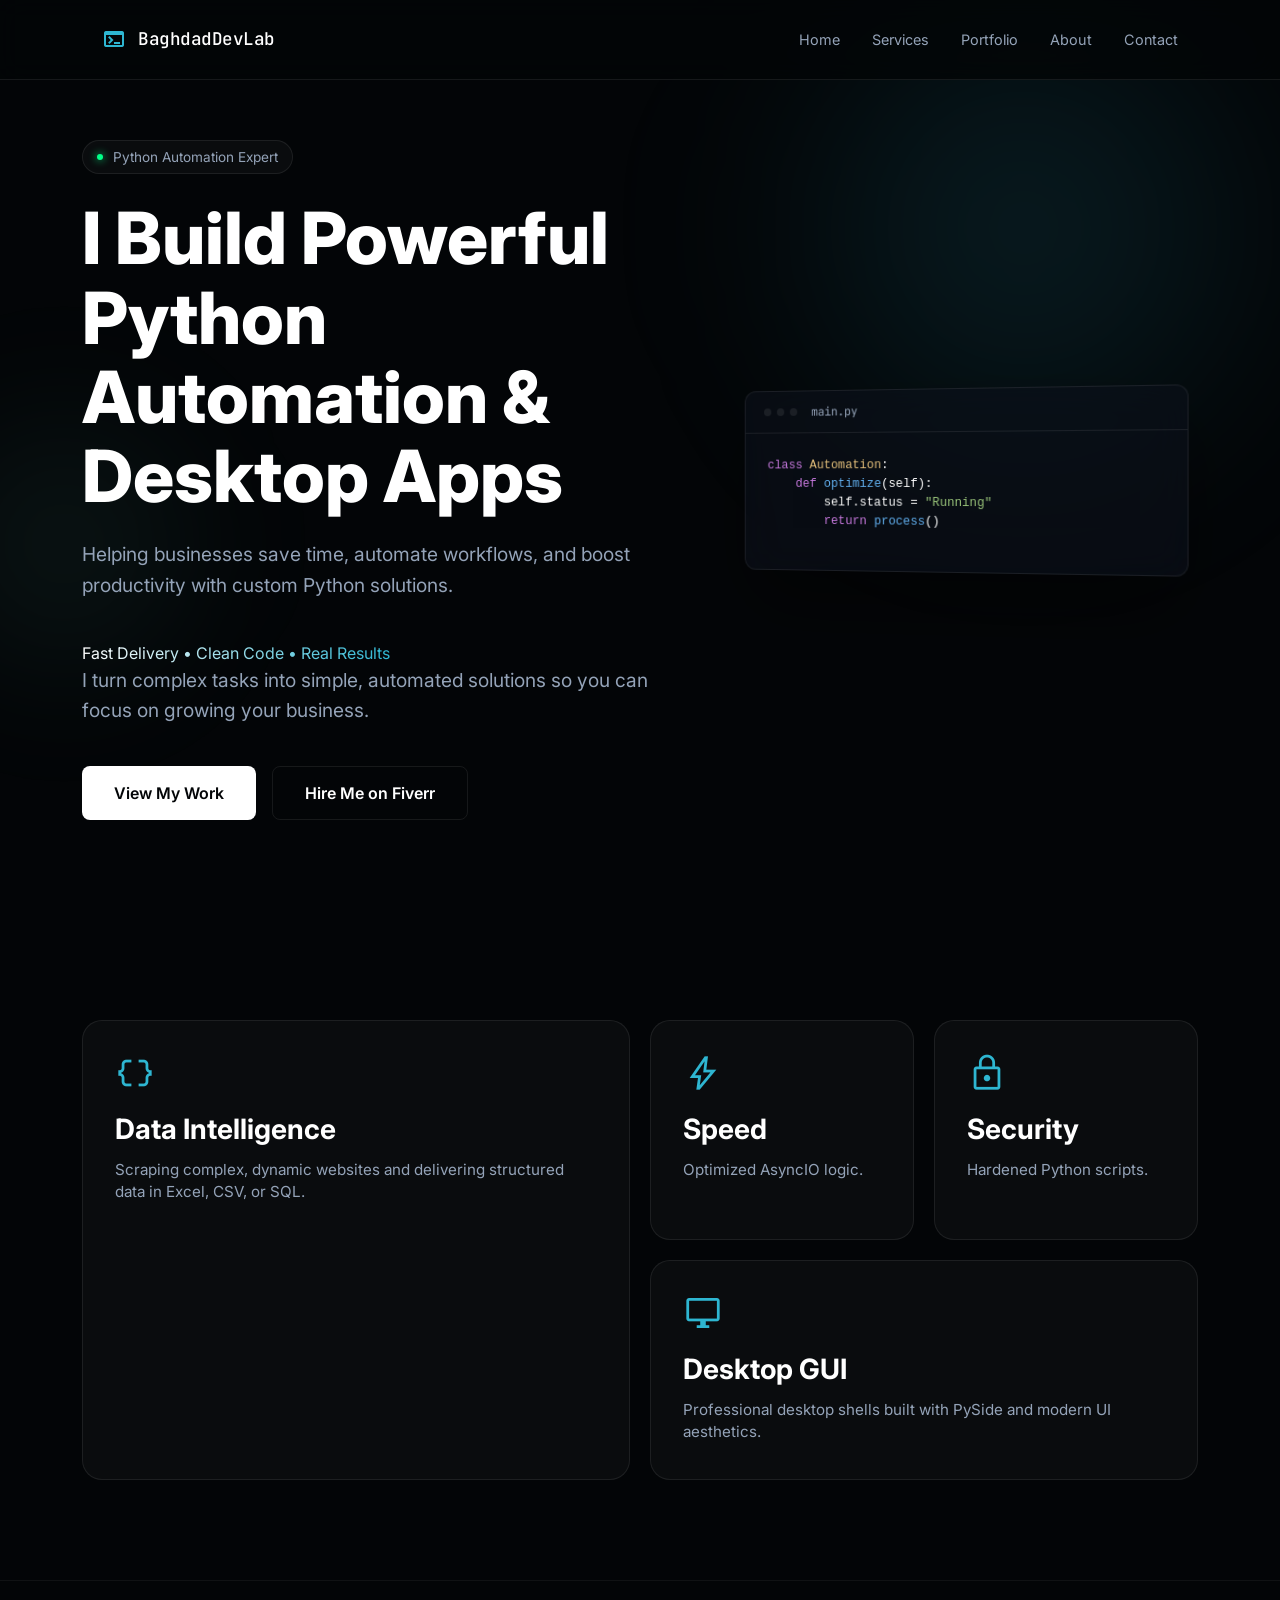
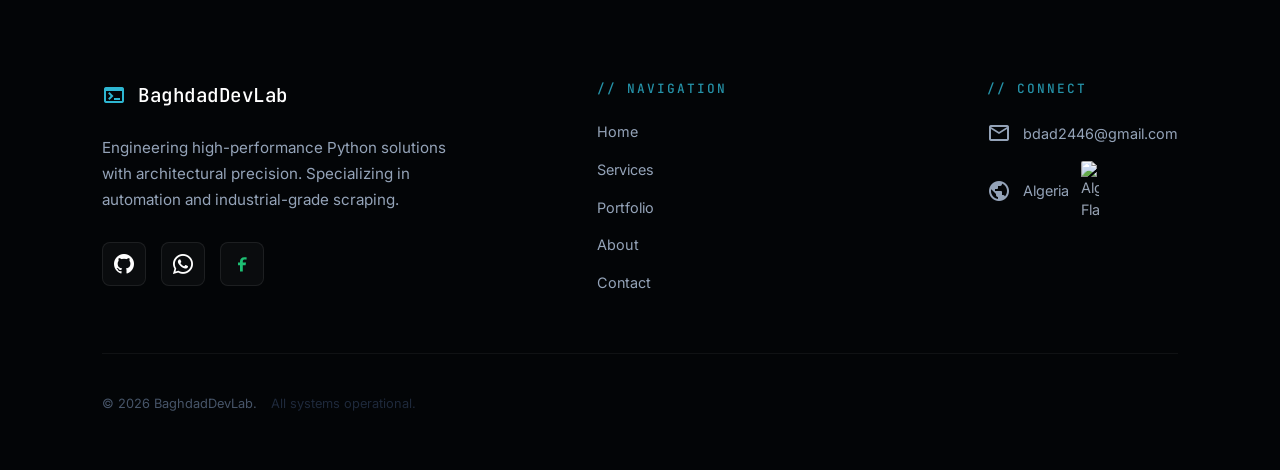
==== commit aea56c52: "Update index.html" ====
--- a/index.html
+++ b/index.html
@@ -27,13 +27,17 @@
                 <div class="badge_minimal">
                     <span class="status_dot"></span> Python Automation Expert
                 </div>
-                <h1>Engineering Tools That <span class="text_gradient">Scale Businesses.</span></h1>
-                <p class="hero_desc">I build high-performance Python scripts, intelligent data scrapers, and bespoke
-                    desktop applications with a focus on clean architecture and reliability.</p>
+                <h1>I Build Powerful Python Automation & Desktop Apps</h1>
+                <p class="hero_desc">Helping businesses save time, automate workflows, and boost productivity with
+                    custom Python solutions.</p>
+                <span class="text_gradient">Fast Delivery • Clean Code • Real Results</span>
+                <p class="hero_desc">I turn complex tasks into simple, automated solutions so you can focus on growing
+                    your business.</p>
 
                 <div class="hero_actions">
-                    <button class="btn_prime" onclick="window.location.href='portfolio.html'">Explore Archive</button>
-                    <button class="btn_ghost" onclick="window.location.href='contacts.html'">Get in Touch</button>
+                    <button class="btn_prime" onclick="window.location.href='portfolio.html'">View My Work</button>
+                    <button class="btn_ghost" onclick="window.location.href='https://www.fiverr.com/s/jjYPABZ'">Hire Me
+                        on Fiverr</button>
                 </div>
             </div>
 
--- a/css/index.css
+++ b/css/index.css
@@ -1,173 +1,296 @@
 :root {
-    --cyan: #2eb6d1;
-    --neon: #00ffaa;
-    --dark: #020408;
-    --border: rgba(46, 182, 209, 0.3);
-}
-
-* { margin: 0; padding: 0; box-sizing: border-box; }
+    --bg: #030507;
+    --text: #ffffff;
+    --text-dim: #94a3b8;
+    --accent: #2eb6d1;
+    --card-bg: rgba(255, 255, 255, 0.03);
+    --border: rgba(255, 255, 255, 0.08);
+}
+
+* {
+    margin: 0;
+    padding: 0;
+    box-sizing: border-box;
+}
 
 body {
-    background: var(--dark);
-    color: #e0e0e0;
-    font-family: 'Fira Code', monospace;
-    overflow-x: hidden;
-}
-
-/* HUD ELEMENTS */
-.hud-top, .hud-bottom {
-    position: fixed;
-    font-size: 10px;
-    color: var(--cyan);
-    opacity: 0.5;
-    z-index: 100;
-    padding: 10px 20px;
-    pointer-events: none;
-}
-.hud-top { top: 0; width: 100%; border-bottom: 1px solid var(--border); }
-.hud-bottom { bottom: 0; width: 100%; border-top: 1px solid var(--border); text-align: right; }
-
-/* HERO ARCHITECTURE */
+    background: var(--bg);
+    color: var(--text);
+    font-family: 'Inter', sans-serif;
+    -webkit-font-smoothing: antialiased;
+}
+
+/* BACKGROUND GLOWS */
+.glow-orb {
+    position: absolute;
+    top: -10%;
+    right: -5%;
+    width: 50vw;
+    height: 50vw;
+    background: radial-gradient(circle, rgba(46, 182, 209, 0.15) 0%, transparent 70%);
+    z-index: 0;
+    filter: blur(80px);
+}
+
+.glow-orb-2 {
+    position: absolute;
+    bottom: 20%;
+    left: -10%;
+    width: 30vw;
+    height: 30vw;
+    background: radial-gradient(circle, rgba(121, 255, 225, 0.08) 0%, transparent 70%);
+    z-index: 0;
+    filter: blur(60px);
+}
+
+/* HERO SECTION */
 .hero_section {
     position: relative;
-    height: 100vh;
+    padding: 140px 0 100px;
+    overflow: hidden;
+}
+
+.hero_container {
+    display: flex;
+    align-items: center;
+    gap: 60px;
+    z-index: 10;
+    position: relative;
+}
+
+.hero_text_content {
+    flex: 1.2;
+}
+
+.badge_minimal {
+    display: inline-flex;
+    align-items: center;
+    gap: 10px;
+    background: var(--card-bg);
+    border: 1px solid var(--border);
+    padding: 6px 14px;
+    border-radius: 100px;
+    font-size: 0.85rem;
+    color: var(--text-dim);
+    margin-bottom: 24px;
+}
+
+.status_dot {
+    width: 6px;
+    height: 6px;
+    background: #00ff88;
+    border-radius: 50%;
+    box-shadow: 0 0 8px #00ff88;
+}
+
+h1 {
+    font-size: clamp(2.5rem, 6vw, 4.5rem);
+    font-weight: 800;
+    line-height: 1.1;
+    margin-bottom: 24px;
+}
+
+.text_gradient {
+    background: linear-gradient(90deg, #fff, var(--accent));
+    -webkit-background-clip: text;
+    -webkit-text-fill-color: transparent;
+}
+
+.hero_desc {
+    font-size: 1.2rem;
+    color: var(--text-dim);
+    line-height: 1.6;
+    max-width: 600px;
+    margin-bottom: 40px;
+}
+
+.hero_actions {
+    display: flex;
+    gap: 16px;
+}
+
+.btn_prime {
+    background: var(--text);
+    color: var(--bg);
+    border: none;
+    padding: 14px 32px;
+    font-weight: 600;
+    border-radius: 8px;
+    transition: 0.3s;
+}
+
+.btn_ghost {
+    background: transparent;
+    color: var(--text);
+    border: 1px solid var(--border);
+    padding: 14px 32px;
+    font-weight: 600;
+    border-radius: 8px;
+    transition: 0.3s;
+}
+
+.btn_prime:hover {
+    background: var(--accent);
+    transform: translateY(-2px);
+}
+
+.btn_ghost:hover {
+    background: var(--card-bg);
+    border-color: var(--accent);
+}
+
+/* DASHBOARD VISUAL */
+.hero_visual {
+    flex: 1;
     display: flex;
     justify-content: center;
+}
+
+.glass_card {
+    background: rgba(10, 15, 25, 0.6);
+    backdrop-filter: blur(20px);
+    border: 1px solid var(--border);
+    border-radius: 12px;
+    width: 100%;
+    max-width: 450px;
+    box-shadow: 0 40px 80px rgba(0, 0, 0, 0.5);
+    transform: perspective(1000px) rotateY(-10deg);
+}
+
+.card_header {
+    padding: 12px 20px;
+    border-bottom: 1px solid var(--border);
+    display: flex;
     align-items: center;
-    overflow: hidden;
-}
-
-#matrix-canvas { position: absolute; inset: 0; z-index: 1; opacity: 0.4; }
-
-.grid-mesh {
-    position: absolute; inset: 0;
-    background-image: linear-gradient(var(--border) 1px, transparent 1px), linear-gradient(90deg, var(--border) 1px, transparent 1px);
-    background-size: 60px 60px;
-    transform: perspective(500px) rotateX(60deg) translateY(-100px);
-    z-index: 2;
-    mask-image: linear-gradient(to top, black, transparent);
-}
-
-.hero_content { position: relative; z-index: 10; text-align: center; width: 100%; padding: 0 20px; }
-
-/* GLITCH TITLE */
-.glitch {
-    font-family: 'Orbitron', sans-serif;
-    font-size: clamp(2rem, 10vw, 5rem);
-    font-weight: 900;
-    position: relative;
-    color: #fff;
-    text-transform: uppercase;
-}
-
-.glitch::before, .glitch::after {
-    content: attr(data-text);
-    position: absolute; top: 0; left: 0; width: 100%; height: 100%;
-    opacity: 0.8;
-}
-
-.glitch::before { color: #ff00c1; z-index: -1; animation: glitch 0.3s cubic-bezier(.25, .46, .45, .94) both infinite; }
-.glitch::after { color: #00fff9; z-index: -2; animation: glitch 0.3s cubic-bezier(.25, .46, .45, .94) reverse both infinite; }
-
-.architecture-label {
-    letter-spacing: 10px;
-    font-size: 12px;
-    margin: 20px 0;
-    color: var(--cyan);
-}
-
-/* CONSOLE CORE */
-.console-box {
-    background: rgba(2, 4, 8, 0.85);
-    border: 1px solid var(--border);
-    border-radius: 4px;
-    max-width: 550px;
-    margin: 40px auto;
-    text-align: left;
-    backdrop-filter: blur(5px);
-}
-
-.console-header {
+    gap: 15px;
+}
+
+.circles {
+    display: flex;
+    gap: 6px;
+}
+
+.circles span {
+    width: 8px;
+    height: 8px;
+    border-radius: 50%;
     background: var(--border);
-    padding: 8px 15px;
-    display: flex;
-    justify-content: space-between;
-}
-
-.dots { display: flex; gap: 5px; }
-.dots span { width: 8px; height: 8px; border-radius: 50%; background: #1a1a1a; }
-.tab { font-size: 10px; color: #fff; }
-
-.console-body { padding: 20px; font-size: 14px; min-height: 120px; }
-.cyan { color: var(--cyan); }
-.blink { animation: pulse 1s infinite; }
-
-/* QUANTUM BUTTONS */
-.action-zone { display: flex; gap: 20px; justify-content: center; flex-wrap: wrap; }
-
-.quantum-btn {
-    background: var(--cyan);
-    color: #000;
-    border: none;
-    padding: 15px 40px;
-    font-weight: 900;
-    position: relative;
-    overflow: hidden;
-    clip-path: polygon(10% 0, 100% 0, 90% 100%, 0% 100%);
-    transition: 0.3s;
-}
-
-.quantum-btn.outline {
-    background: transparent;
-    border: 1px solid var(--cyan);
-    color: var(--cyan);
-}
-
-.quantum-btn:hover { transform: translateY(-5px); box-shadow: 0 0 30px var(--cyan); filter: brightness(1.2); }
-
-/* DEEP LOGIC CARDS */
-.deep_logic { padding: 120px 20px; background: #010205; }
-.logic-header { text-align: center; margin-bottom: 80px; }
-
-.spec-grid {
+}
+
+.file_name {
+    font-size: 0.75rem;
+    color: var(--text-dim);
+    font-family: 'JetBrains Mono';
+}
+
+.card_body {
+    padding: 24px;
+    font-family: 'JetBrains Mono';
+    font-size: 0.9rem;
+}
+
+/* CODE HIGHLIGHTING */
+.p_key {
+    color: #c678dd;
+}
+
+.p_class {
+    color: #e5c07b;
+}
+
+.p_func {
+    color: #61afef;
+}
+
+.p_str {
+    color: #98c379;
+}
+
+/* BENTO GRID */
+.services_section {
+    padding: 100px 0;
+}
+
+.bento_grid {
     display: grid;
-    grid-template-columns: repeat(auto-fit, minmax(300px, 1fr));
-    gap: 40px;
-    max-width: 1200px;
-    margin: 0 auto;
-}
-
-.spec-card {
-    background: rgba(255,255,255,0.02);
-    border-left: 2px solid var(--cyan);
-    padding: 40px;
-    position: relative;
+    grid-template-columns: repeat(4, 1fr);
+    grid-template-rows: repeat(2, 220px);
+    gap: 20px;
+}
+
+.bento_item {
+    background: var(--card-bg);
+    border: 1px solid var(--border);
+    padding: 32px;
+    border-radius: 20px;
+    transition: 0.4s ease;
     opacity: 0;
-    transform: translateX(-50px);
-    transition: 0.6s ease-out;
-}
-
-.spec-card.active { opacity: 1; transform: translateX(0); }
-
-.spec-id {
-    position: absolute; top: 10px; right: 20px;
-    font-size: 40px; font-weight: 900; color: rgba(46, 182, 209, 0.05);
-}
-
-.spec-card span { font-size: 40px; color: var(--cyan); margin-bottom: 20px; }
-
-@keyframes glitch {
-    0% { transform: translate(0); }
-    20% { transform: translate(-3px, 3px); }
-    40% { transform: translate(-3px, -3px); }
-    60% { transform: translate(3px, 3px); }
-    80% { transform: translate(3px, -3px); }
-    100% { transform: translate(0); }
-}
-
-@keyframes pulse { 0%, 100% { opacity: 1; } 50% { opacity: 0.2; } }
-
-@media (max-width: 768px) {
-    .hud-top, .hud-bottom { display: none; }
-    .quantum-btn { width: 100%; clip-path: none; border-radius: 4px; }
-}
+    transform: translateY(20px);
+}
+
+.bento_item.fade_in {
+    opacity: 1;
+    transform: translateY(0);
+}
+
+.bento_item:hover {
+    border-color: var(--accent);
+    background: rgba(255, 255, 255, 0.05);
+}
+
+.large {
+    grid-column: span 2;
+    grid-row: span 2;
+}
+
+.medium {
+    grid-column: span 2;
+}
+
+.small {
+    grid-column: span 1;
+}
+
+.bento_item span {
+    color: var(--accent);
+    font-size: 2.5rem;
+    margin-bottom: 20px;
+}
+
+.bento_item h3 {
+    margin-bottom: 12px;
+    font-weight: 700;
+}
+
+.bento_item p {
+    color: var(--text-dim);
+    font-size: 0.95rem;
+    line-height: 1.5;
+}
+
+/* MOBILE */
+@media (max-width: 992px) {
+    .hero_container {
+        flex-direction: column;
+        text-align: center;
+    }
+
+    .hero_visual {
+        display: none;
+    }
+
+    .hero_actions {
+        justify-content: center;
+    }
+
+    .bento_grid {
+        grid-template-columns: 1fr;
+        grid-template-rows: auto;
+    }
+
+    .large,
+    .medium,
+    .small {
+        grid-column: span 1;
+    }
+}
